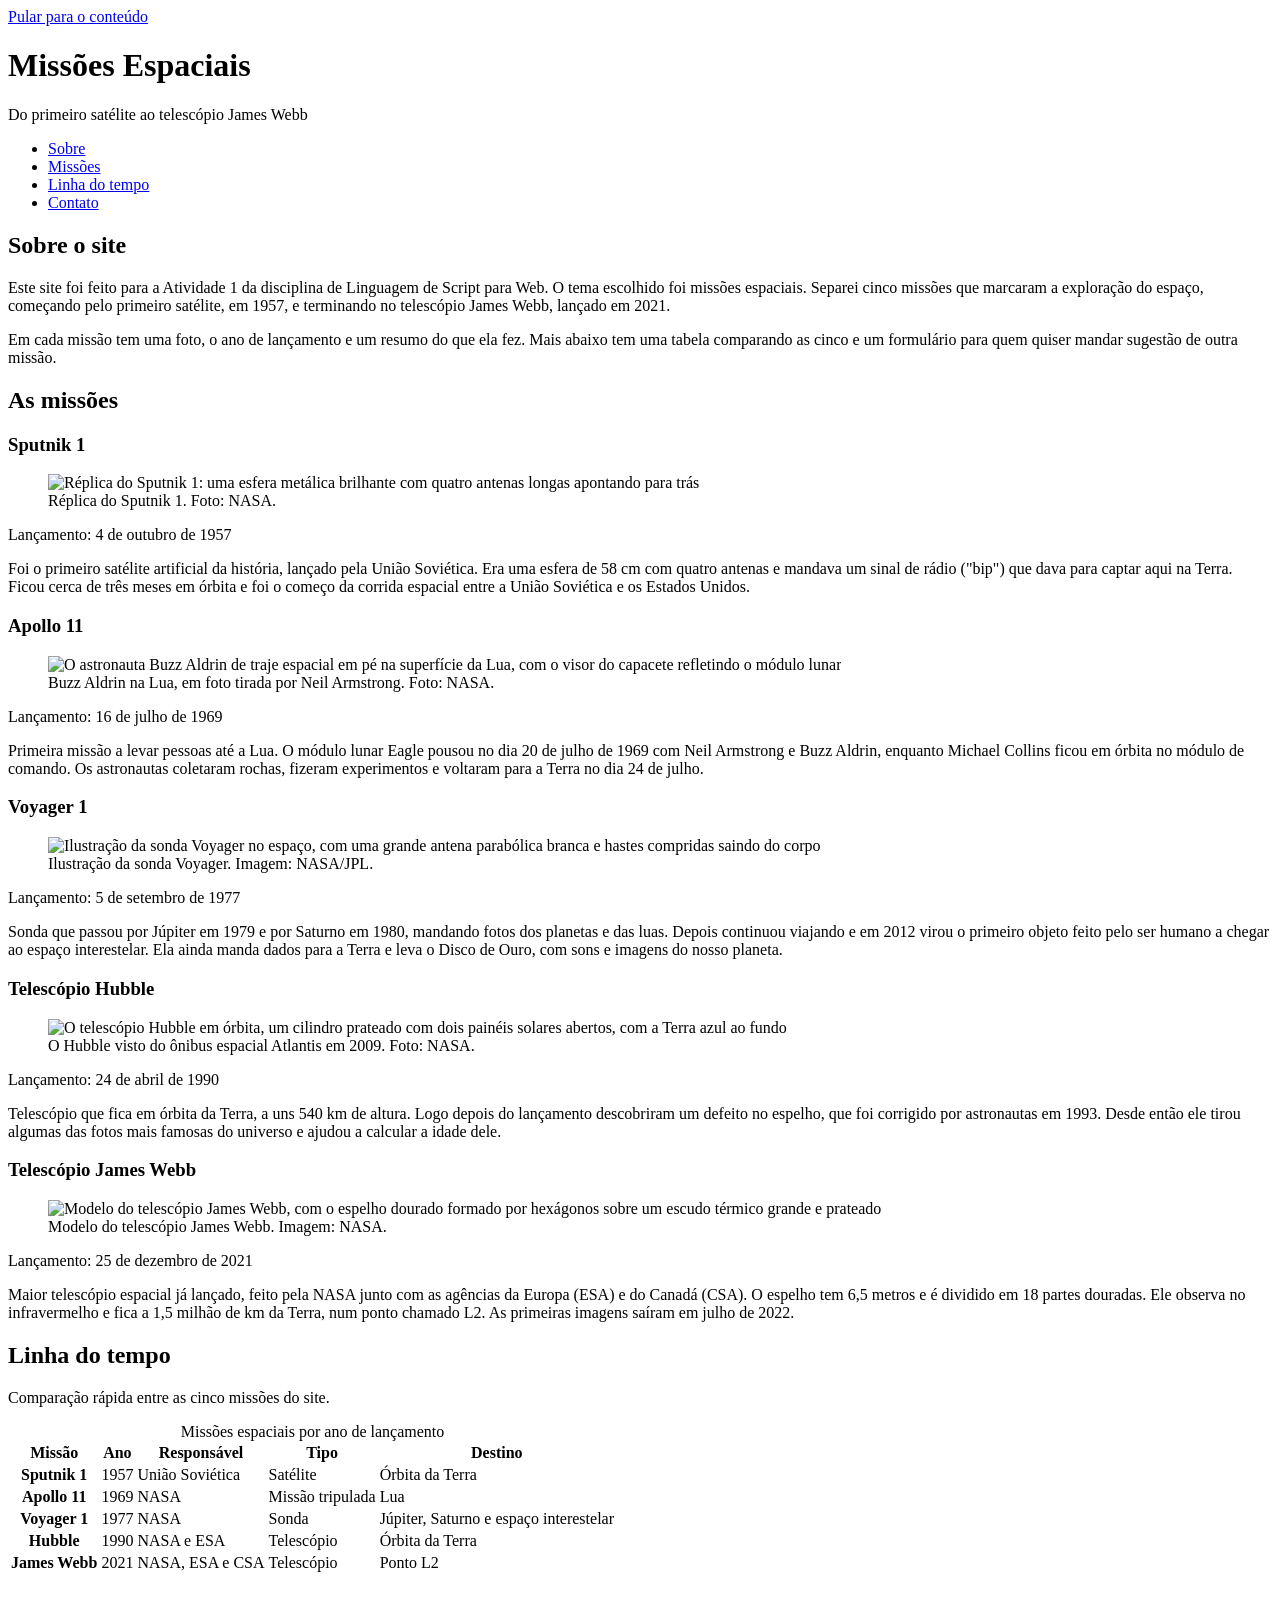
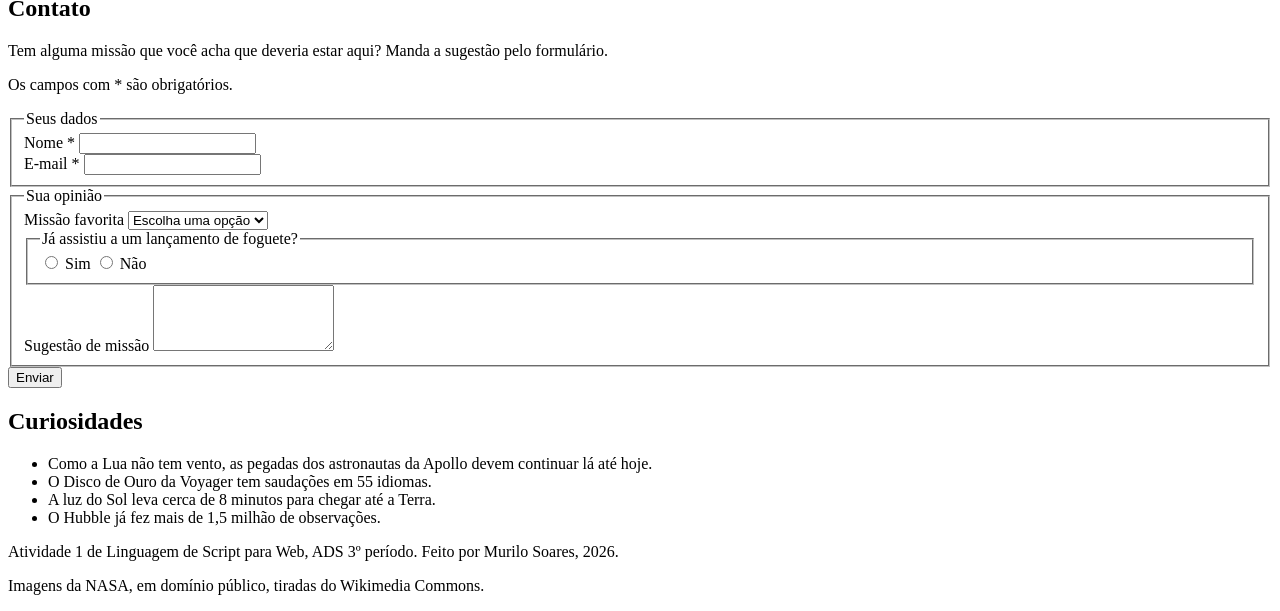
==== index.html @ 4c418b56 "Estrutura do HTML da página" ====
<!DOCTYPE html>
<html lang="pt-BR">
<head>
  <meta charset="UTF-8">
  <meta name="viewport" content="width=device-width, initial-scale=1.0">
  <meta name="description" content="Resumo de cinco missões espaciais importantes, do Sputnik 1 ao telescópio James Webb.">
  <title>Missões Espaciais</title>
  <link rel="stylesheet" href="style.css">
</head>
<body>
  <a class="pular" href="#conteudo">Pular para o conteúdo</a>

  <header class="topo">
    <h1>Missões Espaciais</h1>
    <p class="subtitulo">Do primeiro satélite ao telescópio James Webb</p>
    <nav aria-label="Menu principal">
      <ul>
        <li><a href="#sobre">Sobre</a></li>
        <li><a href="#missoes">Missões</a></li>
        <li><a href="#linha-do-tempo">Linha do tempo</a></li>
        <li><a href="#contato">Contato</a></li>
      </ul>
    </nav>
  </header>

  <main id="conteudo">
    <!-- ===== Sobre ===== -->
    <section id="sobre" aria-labelledby="titulo-sobre">
      <h2 id="titulo-sobre">Sobre o site</h2>
      <p>
        Este site foi feito para a Atividade 1 da disciplina de Linguagem de Script para Web.
        O tema escolhido foi missões espaciais. Separei cinco missões que marcaram a exploração
        do espaço, começando pelo primeiro satélite, em 1957, e terminando no telescópio James Webb,
        lançado em 2021.
      </p>
      <p>
        Em cada missão tem uma foto, o ano de lançamento e um resumo do que ela fez. Mais abaixo
        tem uma tabela comparando as cinco e um formulário para quem quiser mandar sugestão de
        outra missão.
      </p>
    </section>

    <!-- ===== Missões ===== -->
    <section id="missoes" aria-labelledby="titulo-missoes">
      <h2 id="titulo-missoes">As missões</h2>

      <div class="lista-missoes">
        <article class="missao">
          <h3>Sputnik 1</h3>
          <figure>
            <img src="img/sputnik.jpg" alt="Réplica do Sputnik 1: uma esfera metálica brilhante com quatro antenas longas apontando para trás" width="960" height="786" loading="lazy">
            <figcaption>Réplica do Sputnik 1. Foto: NASA.</figcaption>
          </figure>
          <p class="data">Lançamento: 4 de outubro de 1957</p>
          <p>
            Foi o primeiro satélite artificial da história, lançado pela União Soviética.
            Era uma esfera de 58 cm com quatro antenas e mandava um sinal de rádio ("bip")
            que dava para captar aqui na Terra. Ficou cerca de três meses em órbita e foi o
            começo da corrida espacial entre a União Soviética e os Estados Unidos.
          </p>
        </article>

        <article class="missao">
          <h3>Apollo 11</h3>
          <figure>
            <img src="img/apollo11.jpg" alt="O astronauta Buzz Aldrin de traje espacial em pé na superfície da Lua, com o visor do capacete refletindo o módulo lunar" width="960" height="966" loading="lazy">
            <figcaption>Buzz Aldrin na Lua, em foto tirada por Neil Armstrong. Foto: NASA.</figcaption>
          </figure>
          <p class="data">Lançamento: 16 de julho de 1969</p>
          <p>
            Primeira missão a levar pessoas até a Lua. O módulo lunar Eagle pousou no dia
            20 de julho de 1969 com Neil Armstrong e Buzz Aldrin, enquanto Michael Collins
            ficou em órbita no módulo de comando. Os astronautas coletaram rochas, fizeram
            experimentos e voltaram para a Terra no dia 24 de julho.
          </p>
        </article>

        <article class="missao">
          <h3>Voyager 1</h3>
          <figure>
            <img src="img/voyager.jpg" alt="Ilustração da sonda Voyager no espaço, com uma grande antena parabólica branca e hastes compridas saindo do corpo" width="960" height="794" loading="lazy">
            <figcaption>Ilustração da sonda Voyager. Imagem: NASA/JPL.</figcaption>
          </figure>
          <p class="data">Lançamento: 5 de setembro de 1977</p>
          <p>
            Sonda que passou por Júpiter em 1979 e por Saturno em 1980, mandando fotos dos
            planetas e das luas. Depois continuou viajando e em 2012 virou o primeiro objeto
            feito pelo ser humano a chegar ao espaço interestelar. Ela ainda manda dados
            para a Terra e leva o Disco de Ouro, com sons e imagens do nosso planeta.
          </p>
        </article>

        <article class="missao">
          <h3>Telescópio Hubble</h3>
          <figure>
            <img src="img/hubble.jpg" alt="O telescópio Hubble em órbita, um cilindro prateado com dois painéis solares abertos, com a Terra azul ao fundo" width="960" height="721" loading="lazy">
            <figcaption>O Hubble visto do ônibus espacial Atlantis em 2009. Foto: NASA.</figcaption>
          </figure>
          <p class="data">Lançamento: 24 de abril de 1990</p>
          <p>
            Telescópio que fica em órbita da Terra, a uns 540 km de altura. Logo depois do
            lançamento descobriram um defeito no espelho, que foi corrigido por astronautas
            em 1993. Desde então ele tirou algumas das fotos mais famosas do universo e
            ajudou a calcular a idade dele.
          </p>
        </article>

        <article class="missao">
          <h3>Telescópio James Webb</h3>
          <figure>
            <img src="img/jwst.png" alt="Modelo do telescópio James Webb, com o espelho dourado formado por hexágonos sobre um escudo térmico grande e prateado" width="775" height="664" loading="lazy">
            <figcaption>Modelo do telescópio James Webb. Imagem: NASA.</figcaption>
          </figure>
          <p class="data">Lançamento: 25 de dezembro de 2021</p>
          <p>
            Maior telescópio espacial já lançado, feito pela NASA junto com as agências da
            Europa (ESA) e do Canadá (CSA). O espelho tem 6,5 metros e é dividido em 18
            partes douradas. Ele observa no infravermelho e fica a 1,5 milhão de km da Terra,
            num ponto chamado L2. As primeiras imagens saíram em julho de 2022.
          </p>
        </article>
      </div>
    </section>

    <!-- ===== Linha do tempo ===== -->
    <section id="linha-do-tempo" aria-labelledby="titulo-linha">
      <h2 id="titulo-linha">Linha do tempo</h2>
      <p>Comparação rápida entre as cinco missões do site.</p>

      <div class="tabela-rolagem">
        <table>
          <caption>Missões espaciais por ano de lançamento</caption>
          <thead>
            <tr>
              <th scope="col">Missão</th>
              <th scope="col">Ano</th>
              <th scope="col">Responsável</th>
              <th scope="col">Tipo</th>
              <th scope="col">Destino</th>
            </tr>
          </thead>
          <tbody>
            <tr>
              <th scope="row">Sputnik 1</th>
              <td>1957</td>
              <td>União Soviética</td>
              <td>Satélite</td>
              <td>Órbita da Terra</td>
            </tr>
            <tr>
              <th scope="row">Apollo 11</th>
              <td>1969</td>
              <td>NASA</td>
              <td>Missão tripulada</td>
              <td>Lua</td>
            </tr>
            <tr>
              <th scope="row">Voyager 1</th>
              <td>1977</td>
              <td>NASA</td>
              <td>Sonda</td>
              <td>Júpiter, Saturno e espaço interestelar</td>
            </tr>
            <tr>
              <th scope="row">Hubble</th>
              <td>1990</td>
              <td>NASA e ESA</td>
              <td>Telescópio</td>
              <td>Órbita da Terra</td>
            </tr>
            <tr>
              <th scope="row">James Webb</th>
              <td>2021</td>
              <td>NASA, ESA e CSA</td>
              <td>Telescópio</td>
              <td>Ponto L2</td>
            </tr>
          </tbody>
        </table>
      </div>
    </section>

    <!-- ===== Contato ===== -->
    <section id="contato" aria-labelledby="titulo-contato">
      <h2 id="titulo-contato">Contato</h2>
      <p>Tem alguma missão que você acha que deveria estar aqui? Manda a sugestão pelo formulário.</p>
      <p class="aviso">Os campos com * são obrigatórios.</p>

      <form class="formulario">
        <fieldset>
          <legend>Seus dados</legend>

          <div class="campo">
            <label for="nome">Nome *</label>
            <input type="text" id="nome" name="nome" autocomplete="name" required>
          </div>

          <div class="campo">
            <label for="email">E-mail *</label>
            <input type="email" id="email" name="email" autocomplete="email" required>
          </div>
        </fieldset>

        <fieldset>
          <legend>Sua opinião</legend>

          <div class="campo">
            <label for="favorita">Missão favorita</label>
            <select id="favorita" name="favorita">
              <option value="">Escolha uma opção</option>
              <option value="sputnik">Sputnik 1</option>
              <option value="apollo11">Apollo 11</option>
              <option value="voyager">Voyager 1</option>
              <option value="hubble">Hubble</option>
              <option value="webb">James Webb</option>
            </select>
          </div>

          <fieldset class="grupo-radio">
            <legend>Já assistiu a um lançamento de foguete?</legend>
            <input type="radio" id="assistiu-sim" name="assistiu" value="sim">
            <label for="assistiu-sim">Sim</label>
            <input type="radio" id="assistiu-nao" name="assistiu" value="nao">
            <label for="assistiu-nao">Não</label>
          </fieldset>

          <div class="campo">
            <label for="sugestao">Sugestão de missão</label>
            <textarea id="sugestao" name="sugestao" rows="4"></textarea>
          </div>
        </fieldset>

        <button type="submit">Enviar</button>
      </form>
    </section>
  </main>

  <!-- ===== Curiosidades ===== -->
  <aside class="curiosidades" aria-labelledby="titulo-curiosidades">
    <h2 id="titulo-curiosidades">Curiosidades</h2>
    <ul>
      <li>Como a Lua não tem vento, as pegadas dos astronautas da Apollo devem continuar lá até hoje.</li>
      <li>O Disco de Ouro da Voyager tem saudações em 55 idiomas.</li>
      <li>A luz do Sol leva cerca de 8 minutos para chegar até a Terra.</li>
      <li>O Hubble já fez mais de 1,5 milhão de observações.</li>
    </ul>
  </aside>

  <footer class="rodape">
    <p>Atividade 1 de Linguagem de Script para Web, ADS 3º período. Feito por Murilo Soares, 2026.</p>
    <p>Imagens da NASA, em domínio público, tiradas do Wikimedia Commons.</p>
  </footer>
</body>
</html>
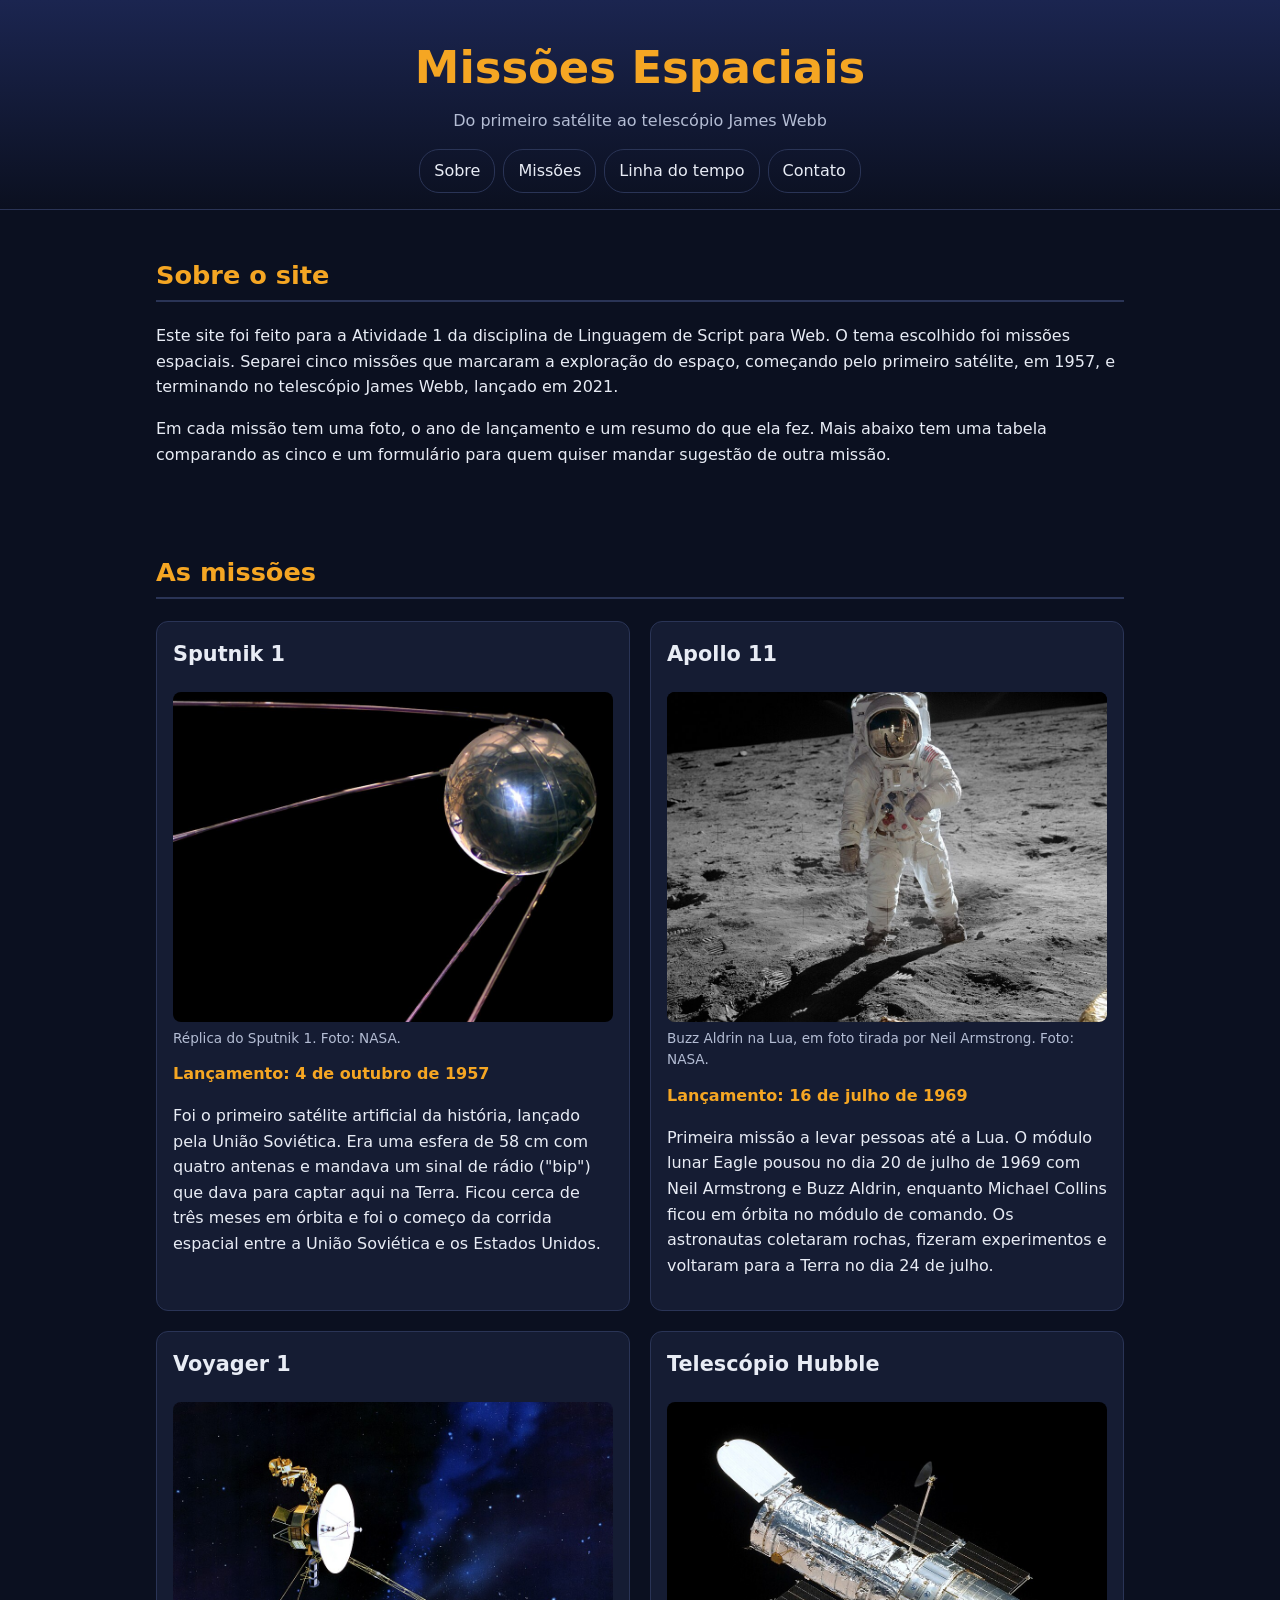
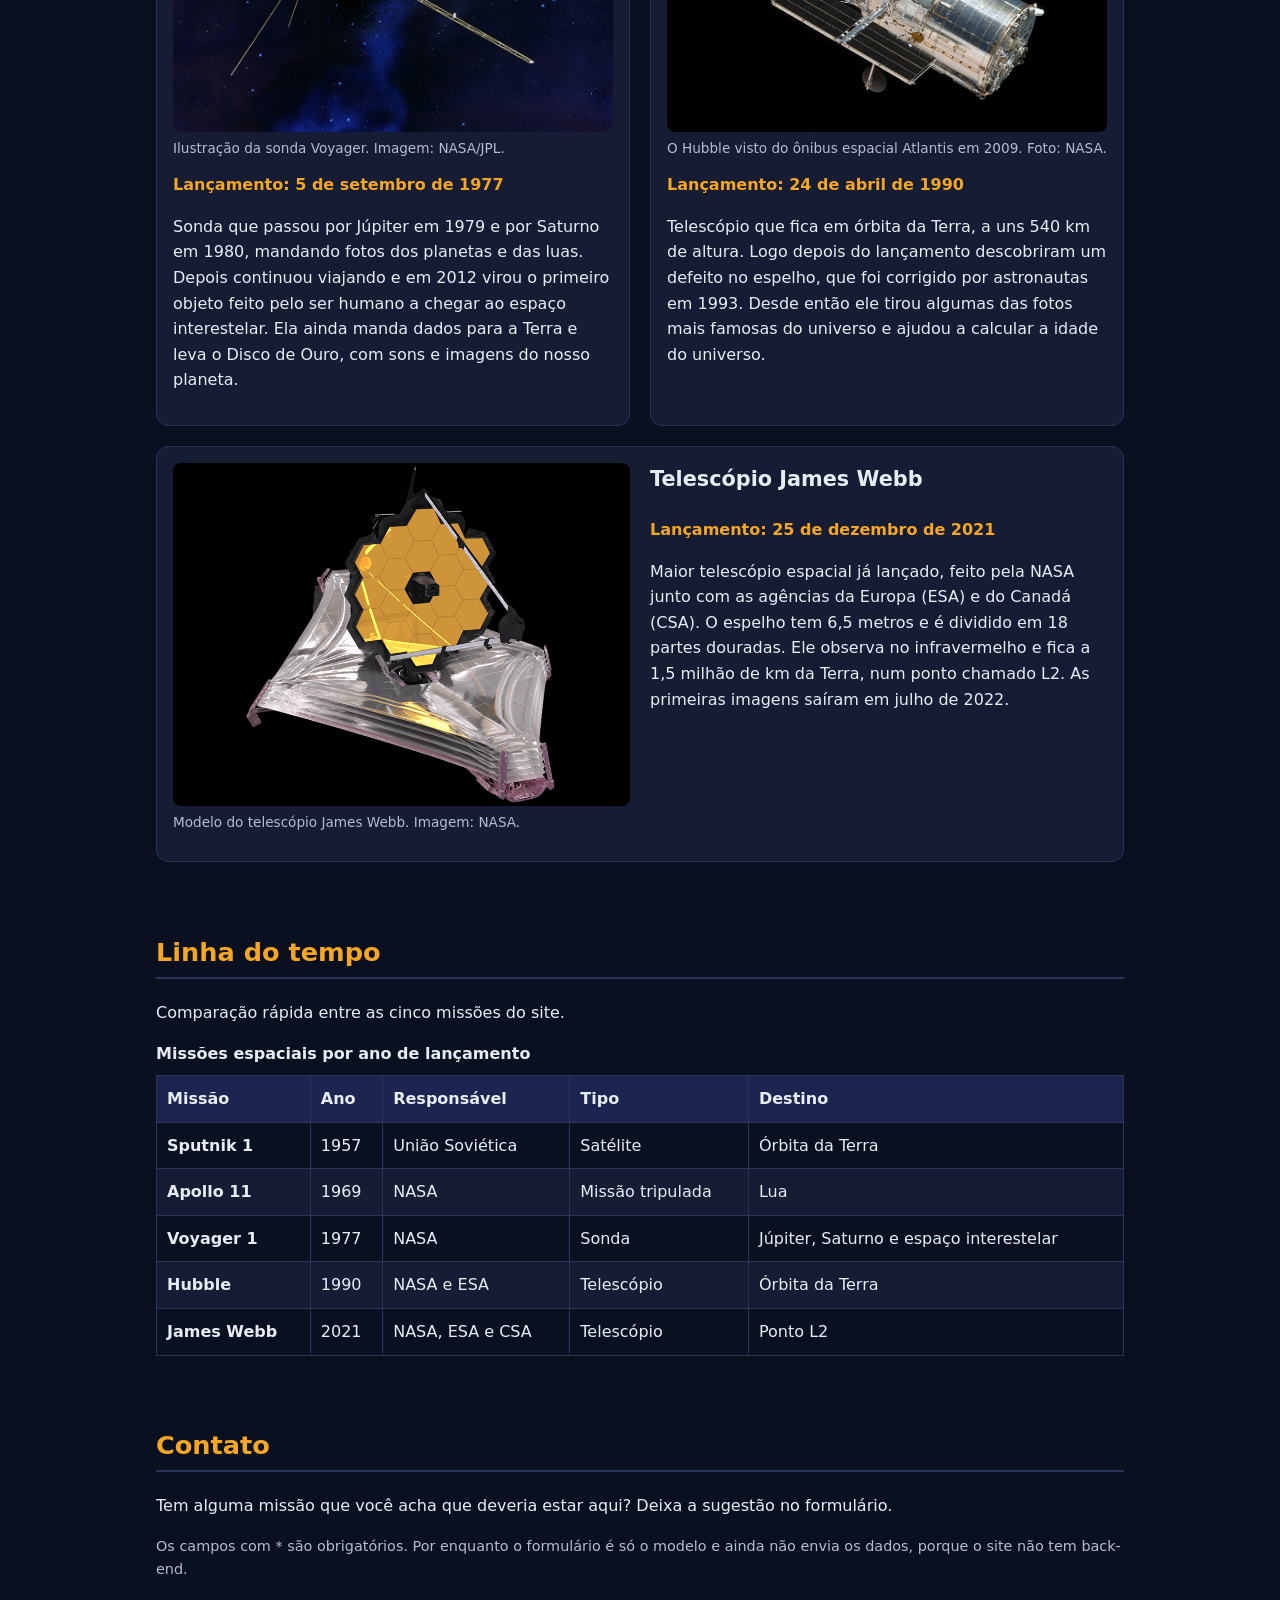
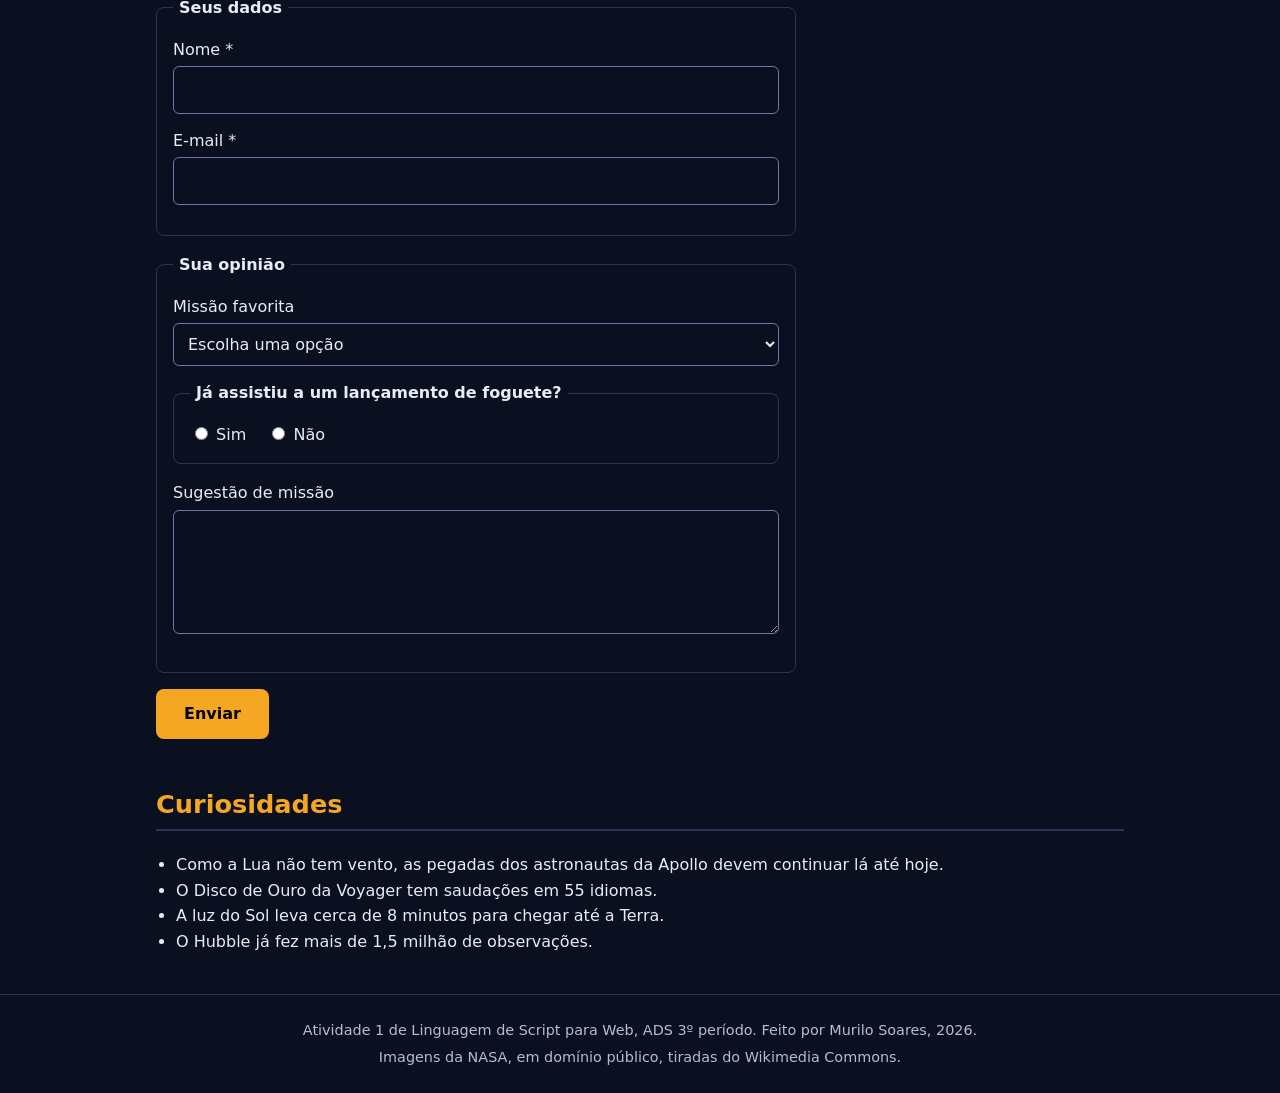
==== commit 29a3533c: "Arrumei o alt do Hubble, a foto da Apollo e a borda dos campos" ====
--- a/index.html
+++ b/index.html
@@ -93,7 +93,7 @@
         <article class="missao">
           <h3>Telescópio Hubble</h3>
           <figure>
-            <img src="img/hubble.jpg" alt="O telescópio Hubble em órbita, um cilindro prateado com dois painéis solares abertos, com a Terra azul ao fundo" width="960" height="721" loading="lazy">
+            <img src="img/hubble.jpg" alt="O telescópio Hubble em órbita, um cilindro prateado com dois painéis solares abertos, com o espaço preto ao fundo" width="960" height="721" loading="lazy">
             <figcaption>O Hubble visto do ônibus espacial Atlantis em 2009. Foto: NASA.</figcaption>
           </figure>
           <p class="data">Lançamento: 24 de abril de 1990</p>
@@ -101,7 +101,7 @@
             Telescópio que fica em órbita da Terra, a uns 540 km de altura. Logo depois do
             lançamento descobriram um defeito no espelho, que foi corrigido por astronautas
             em 1993. Desde então ele tirou algumas das fotos mais famosas do universo e
-            ajudou a calcular a idade dele.
+            ajudou a calcular a idade do universo.
           </p>
         </article>
 
@@ -183,8 +183,11 @@
     <!-- ===== Contato ===== -->
     <section id="contato" aria-labelledby="titulo-contato">
       <h2 id="titulo-contato">Contato</h2>
-      <p>Tem alguma missão que você acha que deveria estar aqui? Manda a sugestão pelo formulário.</p>
-      <p class="aviso">Os campos com * são obrigatórios.</p>
+      <p>Tem alguma missão que você acha que deveria estar aqui? Deixa a sugestão no formulário.</p>
+      <p class="aviso">
+        Os campos com * são obrigatórios. Por enquanto o formulário é só o modelo e ainda não envia
+        os dados, porque o site não tem back-end.
+      </p>
 
       <form class="formulario">
         <fieldset>
--- a/style.css
+++ b/style.css
@@ -0,0 +1,319 @@
+/* ===== Cores e base ===== */
+:root {
+  --fundo: #0b1020;
+  --fundo-card: #151c33;
+  --borda: #2a3456;
+  --texto: #e8ecf5;
+  --texto-fraco: #b4bdd4;
+  --destaque: #f5a623;
+  --link: #8cc8ff;
+}
+
+* {
+  box-sizing: border-box;
+}
+
+body {
+  margin: 0;
+  font-family: system-ui, "Segoe UI", Roboto, sans-serif;
+  font-size: 1rem;
+  line-height: 1.6;
+  background: var(--fundo);
+  color: var(--texto);
+}
+
+a {
+  color: var(--link);
+}
+
+a:focus-visible,
+input:focus-visible,
+select:focus-visible,
+textarea:focus-visible,
+button:focus-visible {
+  outline: 3px solid var(--destaque);
+  outline-offset: 2px;
+}
+
+img {
+  max-width: 100%;
+  height: auto;
+  display: block;
+}
+
+/* link escondido que aparece quando recebe foco pelo teclado */
+.pular {
+  position: absolute;
+  left: 8px;
+  top: -60px;
+  padding: 8px 12px;
+  background: var(--destaque);
+  color: #000;
+  font-weight: bold;
+  z-index: 10;
+}
+
+.pular:focus {
+  top: 8px;
+}
+
+/* ===== Cabeçalho ===== */
+.topo {
+  padding: 32px 16px 16px;
+  text-align: center;
+  background: linear-gradient(180deg, #1b2550, var(--fundo));
+  border-bottom: 1px solid var(--borda);
+}
+
+.topo h1 {
+  margin: 0;
+  font-size: 2rem;
+  color: var(--destaque);
+}
+
+.subtitulo {
+  margin: 4px 0 16px;
+  color: var(--texto-fraco);
+}
+
+.topo nav ul {
+  list-style: none;
+  margin: 0;
+  padding: 0;
+  display: flex;
+  flex-wrap: wrap;
+  justify-content: center;
+  gap: 8px;
+}
+
+.topo nav a {
+  display: block;
+  padding: 8px 14px;
+  border: 1px solid var(--borda);
+  border-radius: 20px;
+  text-decoration: none;
+  color: var(--texto);
+}
+
+.topo nav a:hover {
+  background: var(--fundo-card);
+  border-color: var(--destaque);
+}
+
+/* ===== Conteúdo ===== */
+main,
+.curiosidades {
+  max-width: 1000px;
+  margin: 0 auto;
+  padding: 0 16px;
+}
+
+section {
+  padding: 24px 0;
+}
+
+h2 {
+  font-size: 1.6rem;
+  color: var(--destaque);
+  border-bottom: 2px solid var(--borda);
+  padding-bottom: 4px;
+}
+
+/* ===== Missões ===== */
+.lista-missoes {
+  display: grid;
+  grid-template-columns: 1fr;
+  gap: 20px;
+}
+
+.missao {
+  background: var(--fundo-card);
+  border: 1px solid var(--borda);
+  border-radius: 12px;
+  padding: 16px;
+}
+
+.missao h3 {
+  margin-top: 0;
+  font-size: 1.3rem;
+}
+
+.missao figure {
+  margin: 0 0 12px;
+}
+
+.missao img {
+  width: 100%;
+  aspect-ratio: 4 / 3;
+  object-fit: cover;
+  border-radius: 8px;
+  background: #000;
+}
+
+/* a foto do Webb tem fundo transparente, então não corto ela */
+.missao img[src$="jwst.png"] {
+  object-fit: contain;
+}
+
+/* a foto da Apollo é quase quadrada, então corto embaixo pra não perder o capacete */
+.missao img[src$="apollo11.jpg"] {
+  object-position: top;
+}
+
+figcaption {
+  font-size: 0.85rem;
+  color: var(--texto-fraco);
+  margin-top: 6px;
+}
+
+.data {
+  font-weight: bold;
+  color: var(--destaque);
+  margin: 0;
+}
+
+/* ===== Tabela ===== */
+.tabela-rolagem {
+  overflow-x: auto;
+}
+
+table {
+  width: 100%;
+  min-width: 560px;
+  border-collapse: collapse;
+}
+
+caption {
+  text-align: left;
+  font-weight: bold;
+  padding-bottom: 8px;
+}
+
+th,
+td {
+  padding: 10px;
+  text-align: left;
+  border: 1px solid var(--borda);
+}
+
+thead th {
+  background: #1b2550;
+}
+
+tbody tr:nth-child(even) {
+  background: var(--fundo-card);
+}
+
+/* ===== Formulário ===== */
+.aviso {
+  color: var(--texto-fraco);
+  font-size: 0.9rem;
+}
+
+.formulario fieldset {
+  border: 1px solid var(--borda);
+  border-radius: 8px;
+  padding: 16px;
+  margin: 0 0 16px;
+}
+
+.formulario legend {
+  padding: 0 6px;
+  font-weight: bold;
+}
+
+.campo {
+  margin-bottom: 14px;
+}
+
+.campo label {
+  display: block;
+  margin-bottom: 4px;
+}
+
+input[type="text"],
+input[type="email"],
+select,
+textarea {
+  width: 100%;
+  padding: 10px;
+  font: inherit;
+  color: var(--texto);
+  background: var(--fundo);
+  border: 1px solid #6b7aa6;
+  border-radius: 6px;
+}
+
+.grupo-radio label {
+  margin-right: 16px;
+}
+
+button {
+  font: inherit;
+  font-weight: bold;
+  padding: 12px 28px;
+  border: none;
+  border-radius: 8px;
+  background: var(--destaque);
+  color: #000;
+  cursor: pointer;
+}
+
+button:hover {
+  filter: brightness(1.1);
+}
+
+/* ===== Curiosidades e rodapé ===== */
+.curiosidades {
+  padding-bottom: 24px;
+}
+
+.curiosidades ul {
+  padding-left: 20px;
+}
+
+.rodape {
+  text-align: center;
+  padding: 20px 16px;
+  border-top: 1px solid var(--borda);
+  color: var(--texto-fraco);
+  font-size: 0.9rem;
+}
+
+.rodape p {
+  margin: 4px 0;
+}
+
+/* ===== Telas maiores (tablet e computador) ===== */
+@media (min-width: 768px) {
+  .topo h1 {
+    font-size: 2.8rem;
+  }
+
+  .lista-missoes {
+    grid-template-columns: repeat(2, 1fr);
+  }
+
+  /* o último card ocupa a linha toda pra não ficar sobrando um buraco,
+     com a foto do lado esquerdo e o texto do lado direito */
+  .missao:last-child {
+    grid-column: 1 / -1;
+    display: grid;
+    grid-template-columns: 1fr 1fr;
+    grid-template-rows: auto auto 1fr;
+    column-gap: 20px;
+  }
+
+  .missao:last-child figure {
+    grid-column: 1;
+    grid-row: 1 / 4;
+  }
+
+  .missao:last-child > :not(figure) {
+    grid-column: 2;
+  }
+
+  .formulario {
+    max-width: 640px;
+  }
+}
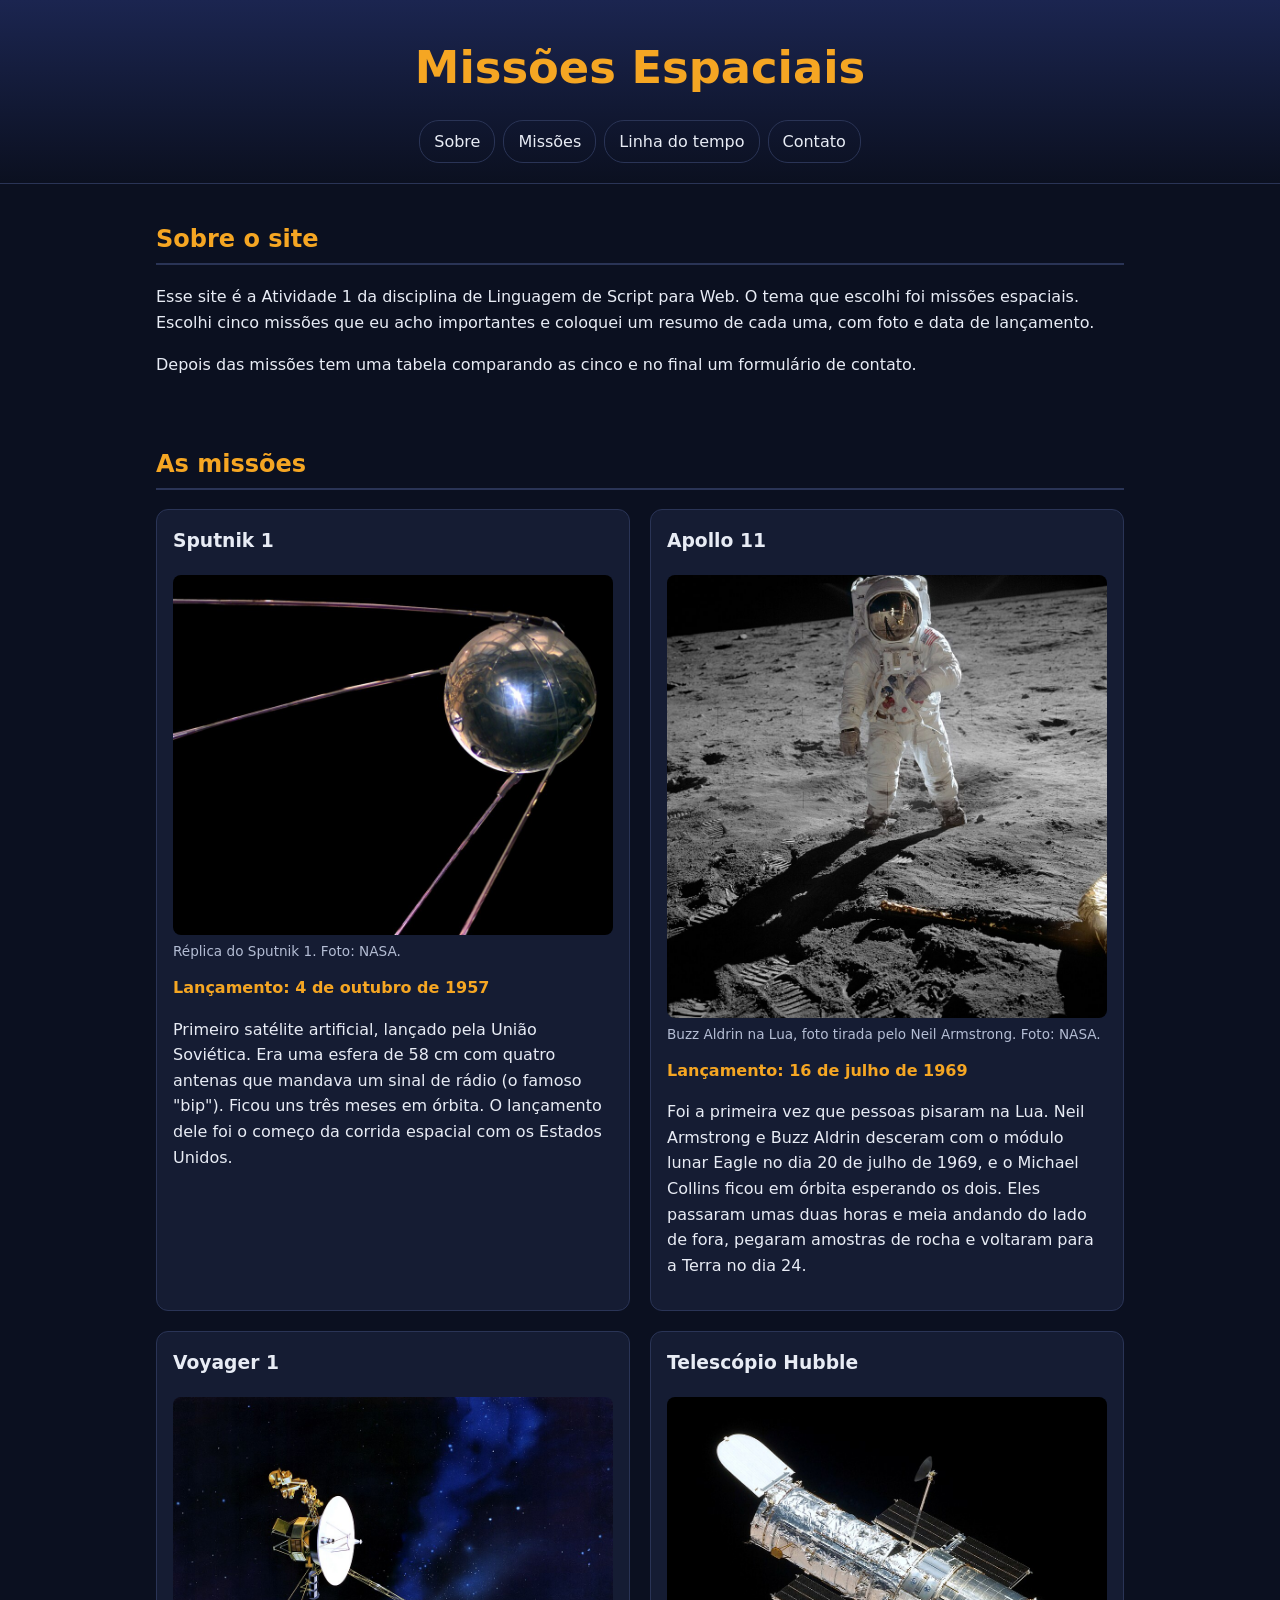
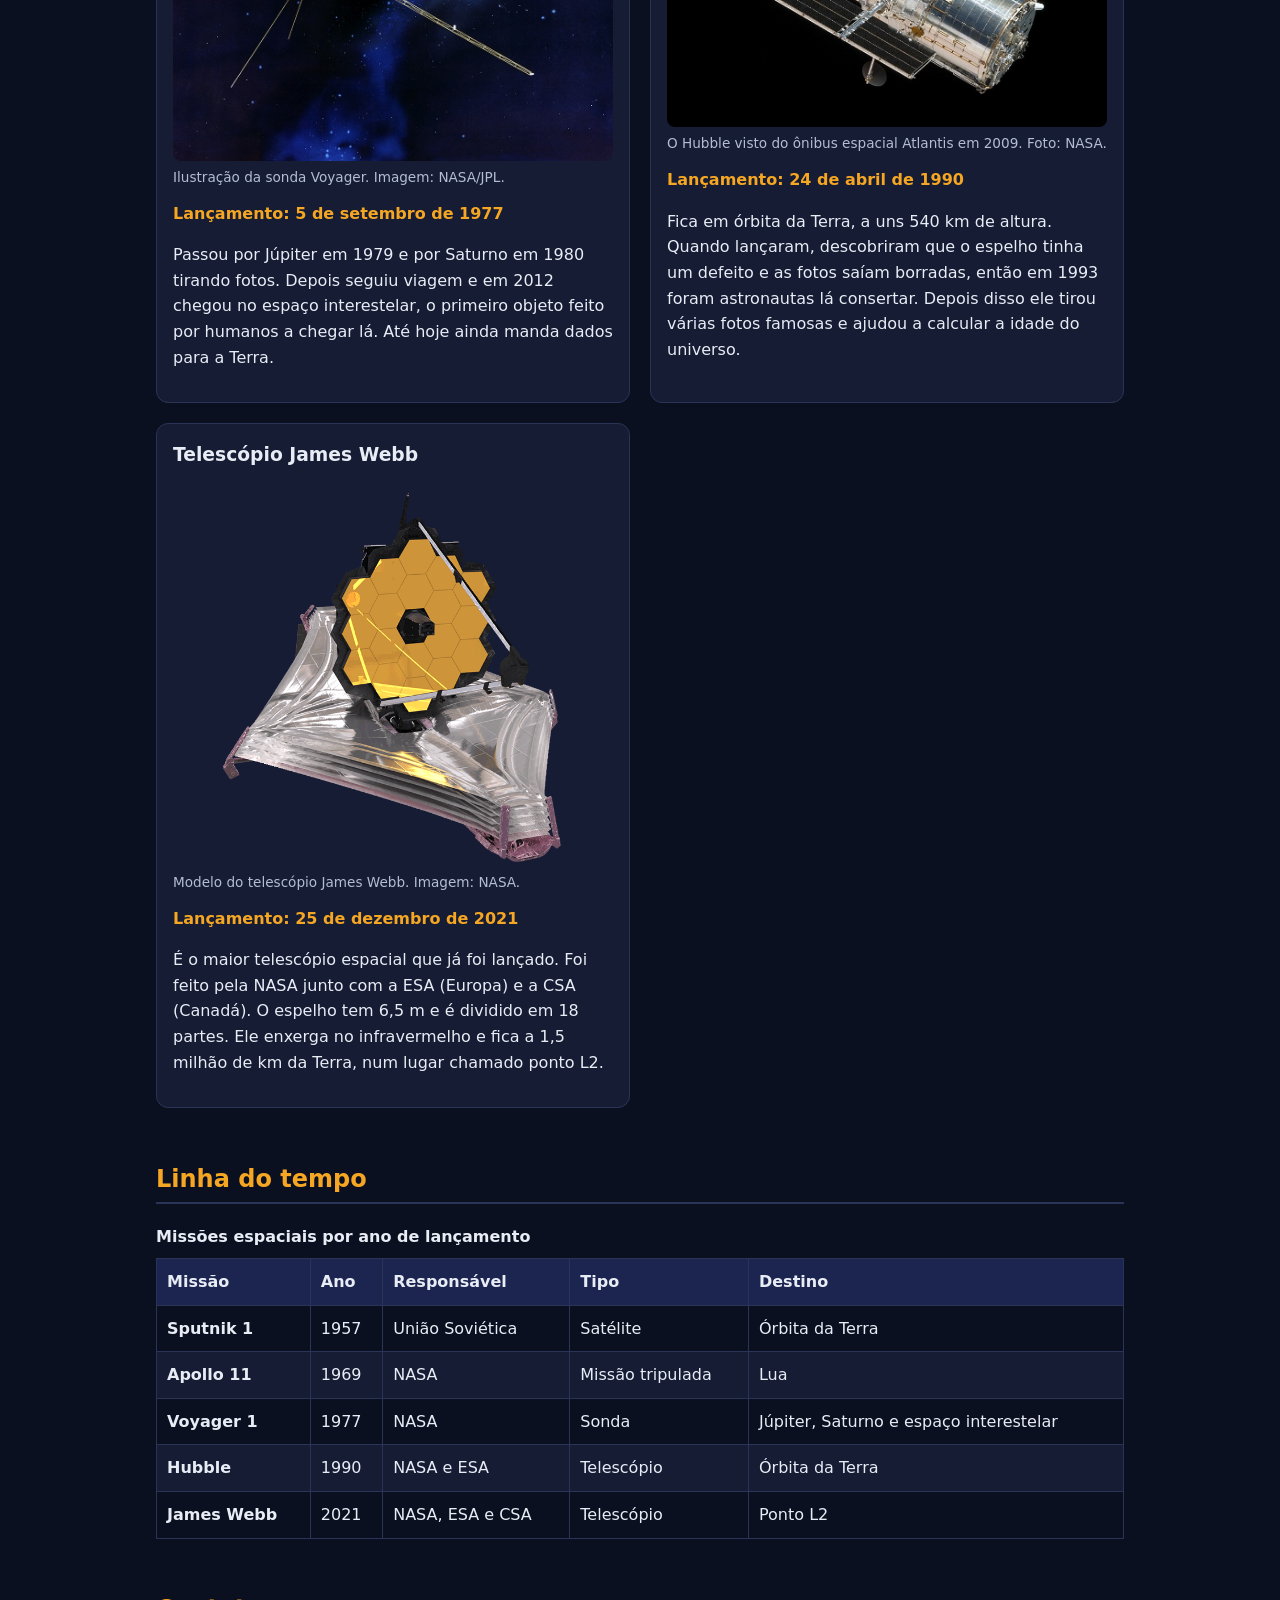
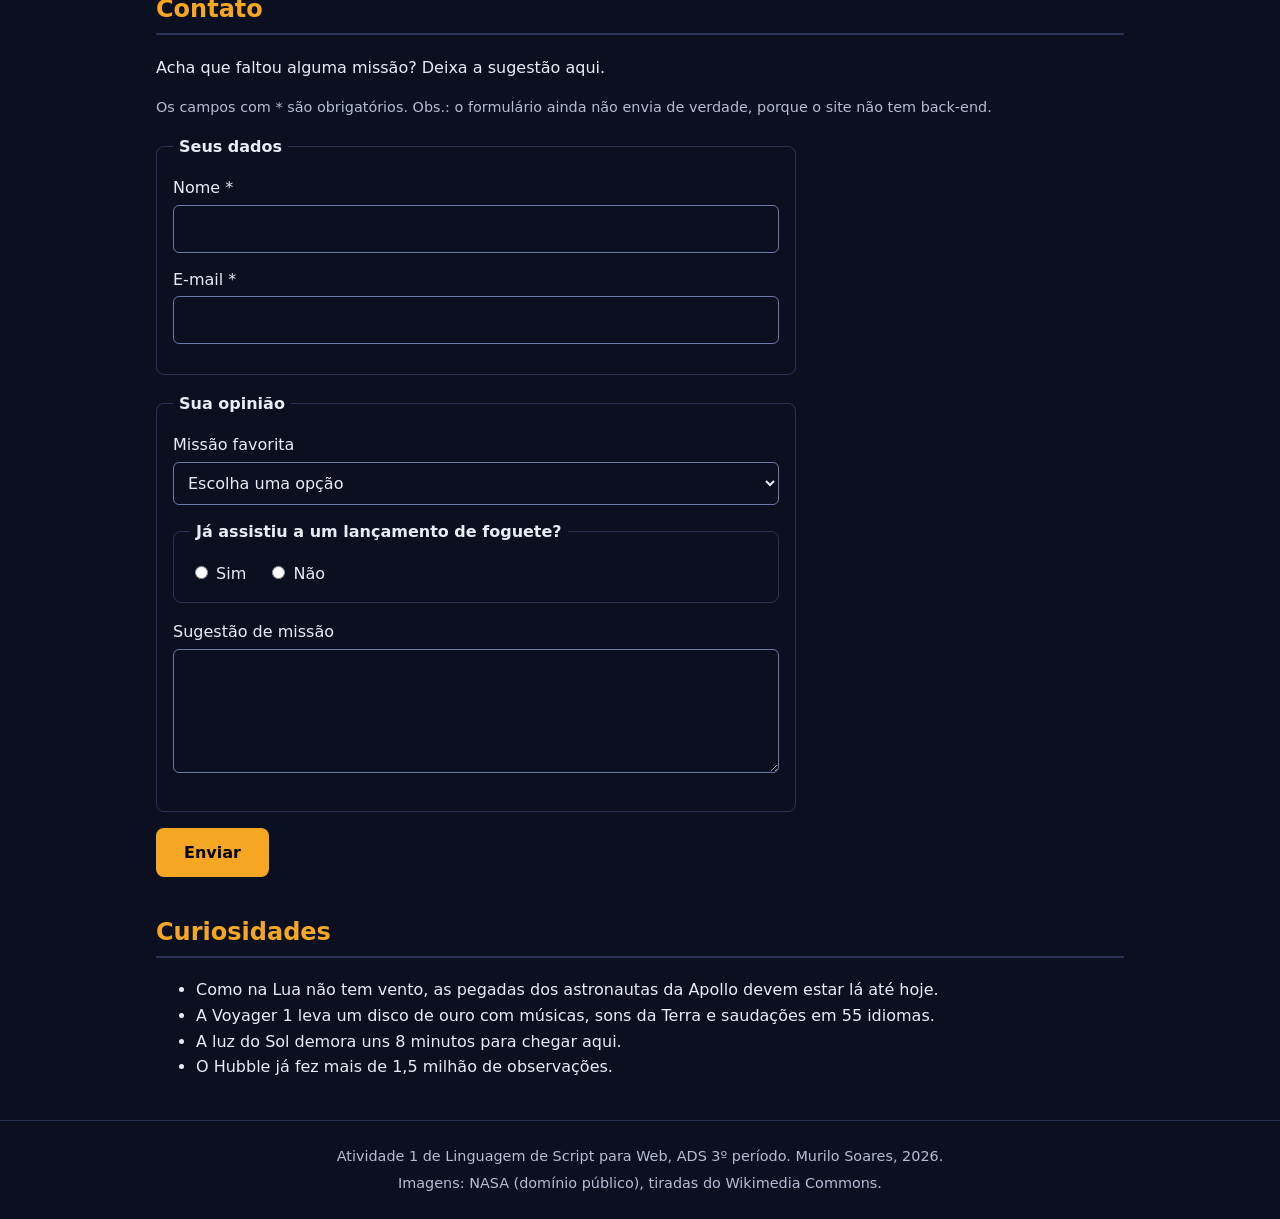
==== commit 292a36ac: "Revisei os textos e deixei o CSS mais simples" ====
--- a/index.html
+++ b/index.html
@@ -3,16 +3,12 @@
 <head>
   <meta charset="UTF-8">
   <meta name="viewport" content="width=device-width, initial-scale=1.0">
-  <meta name="description" content="Resumo de cinco missões espaciais importantes, do Sputnik 1 ao telescópio James Webb.">
   <title>Missões Espaciais</title>
   <link rel="stylesheet" href="style.css">
 </head>
 <body>
-  <a class="pular" href="#conteudo">Pular para o conteúdo</a>
-
   <header class="topo">
     <h1>Missões Espaciais</h1>
-    <p class="subtitulo">Do primeiro satélite ao telescópio James Webb</p>
     <nav aria-label="Menu principal">
       <ul>
         <li><a href="#sobre">Sobre</a></li>
@@ -23,21 +19,16 @@
     </nav>
   </header>
 
-  <main id="conteudo">
+  <main>
     <!-- ===== Sobre ===== -->
     <section id="sobre" aria-labelledby="titulo-sobre">
       <h2 id="titulo-sobre">Sobre o site</h2>
       <p>
-        Este site foi feito para a Atividade 1 da disciplina de Linguagem de Script para Web.
-        O tema escolhido foi missões espaciais. Separei cinco missões que marcaram a exploração
-        do espaço, começando pelo primeiro satélite, em 1957, e terminando no telescópio James Webb,
-        lançado em 2021.
+        Esse site é a Atividade 1 da disciplina de Linguagem de Script para Web. O tema que
+        escolhi foi missões espaciais. Escolhi cinco missões que eu acho importantes e coloquei
+        um resumo de cada uma, com foto e data de lançamento.
       </p>
-      <p>
-        Em cada missão tem uma foto, o ano de lançamento e um resumo do que ela fez. Mais abaixo
-        tem uma tabela comparando as cinco e um formulário para quem quiser mandar sugestão de
-        outra missão.
-      </p>
+      <p>Depois das missões tem uma tabela comparando as cinco e no final um formulário de contato.</p>
     </section>
 
     <!-- ===== Missões ===== -->
@@ -48,75 +39,72 @@
         <article class="missao">
           <h3>Sputnik 1</h3>
           <figure>
-            <img src="img/sputnik.jpg" alt="Réplica do Sputnik 1: uma esfera metálica brilhante com quatro antenas longas apontando para trás" width="960" height="786" loading="lazy">
+            <img src="img/sputnik.jpg" alt="Réplica do Sputnik 1, uma esfera de metal com quatro antenas compridas" width="960" height="786">
             <figcaption>Réplica do Sputnik 1. Foto: NASA.</figcaption>
           </figure>
           <p class="data">Lançamento: 4 de outubro de 1957</p>
           <p>
-            Foi o primeiro satélite artificial da história, lançado pela União Soviética.
-            Era uma esfera de 58 cm com quatro antenas e mandava um sinal de rádio ("bip")
-            que dava para captar aqui na Terra. Ficou cerca de três meses em órbita e foi o
-            começo da corrida espacial entre a União Soviética e os Estados Unidos.
+            Primeiro satélite artificial, lançado pela União Soviética. Era uma esfera de 58 cm
+            com quatro antenas que mandava um sinal de rádio (o famoso "bip"). Ficou uns três
+            meses em órbita. O lançamento dele foi o começo da corrida espacial com os Estados Unidos.
           </p>
         </article>
 
         <article class="missao">
           <h3>Apollo 11</h3>
           <figure>
-            <img src="img/apollo11.jpg" alt="O astronauta Buzz Aldrin de traje espacial em pé na superfície da Lua, com o visor do capacete refletindo o módulo lunar" width="960" height="966" loading="lazy">
-            <figcaption>Buzz Aldrin na Lua, em foto tirada por Neil Armstrong. Foto: NASA.</figcaption>
+            <img src="img/apollo11.jpg" alt="O astronauta Buzz Aldrin de traje espacial em pé na superfície da Lua" width="960" height="966">
+            <figcaption>Buzz Aldrin na Lua, foto tirada pelo Neil Armstrong. Foto: NASA.</figcaption>
           </figure>
           <p class="data">Lançamento: 16 de julho de 1969</p>
           <p>
-            Primeira missão a levar pessoas até a Lua. O módulo lunar Eagle pousou no dia
-            20 de julho de 1969 com Neil Armstrong e Buzz Aldrin, enquanto Michael Collins
-            ficou em órbita no módulo de comando. Os astronautas coletaram rochas, fizeram
-            experimentos e voltaram para a Terra no dia 24 de julho.
+            Foi a primeira vez que pessoas pisaram na Lua. Neil Armstrong e Buzz Aldrin desceram
+            com o módulo lunar Eagle no dia 20 de julho de 1969, e o Michael Collins ficou em órbita
+            esperando os dois. Eles passaram umas duas horas e meia andando do lado de fora, pegaram
+            amostras de rocha e voltaram para a Terra no dia 24.
           </p>
         </article>
 
         <article class="missao">
           <h3>Voyager 1</h3>
           <figure>
-            <img src="img/voyager.jpg" alt="Ilustração da sonda Voyager no espaço, com uma grande antena parabólica branca e hastes compridas saindo do corpo" width="960" height="794" loading="lazy">
+            <img src="img/voyager.jpg" alt="Desenho da sonda Voyager no espaço, com uma antena parabólica grande e branca" width="960" height="794">
             <figcaption>Ilustração da sonda Voyager. Imagem: NASA/JPL.</figcaption>
           </figure>
           <p class="data">Lançamento: 5 de setembro de 1977</p>
           <p>
-            Sonda que passou por Júpiter em 1979 e por Saturno em 1980, mandando fotos dos
-            planetas e das luas. Depois continuou viajando e em 2012 virou o primeiro objeto
-            feito pelo ser humano a chegar ao espaço interestelar. Ela ainda manda dados
-            para a Terra e leva o Disco de Ouro, com sons e imagens do nosso planeta.
+            Passou por Júpiter em 1979 e por Saturno em 1980 tirando fotos. Depois seguiu viagem
+            e em 2012 chegou no espaço interestelar, o primeiro objeto feito por humanos a chegar
+            lá. Até hoje ainda manda dados para a Terra.
           </p>
         </article>
 
         <article class="missao">
           <h3>Telescópio Hubble</h3>
           <figure>
-            <img src="img/hubble.jpg" alt="O telescópio Hubble em órbita, um cilindro prateado com dois painéis solares abertos, com o espaço preto ao fundo" width="960" height="721" loading="lazy">
+            <img src="img/hubble.jpg" alt="O telescópio Hubble em órbita, prateado e com dois painéis solares abertos" width="960" height="721">
             <figcaption>O Hubble visto do ônibus espacial Atlantis em 2009. Foto: NASA.</figcaption>
           </figure>
           <p class="data">Lançamento: 24 de abril de 1990</p>
           <p>
-            Telescópio que fica em órbita da Terra, a uns 540 km de altura. Logo depois do
-            lançamento descobriram um defeito no espelho, que foi corrigido por astronautas
-            em 1993. Desde então ele tirou algumas das fotos mais famosas do universo e
-            ajudou a calcular a idade do universo.
+            Fica em órbita da Terra, a uns 540 km de altura. Quando lançaram, descobriram que o
+            espelho tinha um defeito e as fotos saíam borradas, então em 1993 foram astronautas
+            lá consertar. Depois disso ele tirou várias fotos famosas e ajudou a calcular a idade
+            do universo.
           </p>
         </article>
 
         <article class="missao">
           <h3>Telescópio James Webb</h3>
           <figure>
-            <img src="img/jwst.png" alt="Modelo do telescópio James Webb, com o espelho dourado formado por hexágonos sobre um escudo térmico grande e prateado" width="775" height="664" loading="lazy">
+            <img src="img/jwst.png" alt="Modelo do telescópio James Webb, com o espelho dourado feito de hexágonos em cima de um escudo prateado" width="775" height="664">
             <figcaption>Modelo do telescópio James Webb. Imagem: NASA.</figcaption>
           </figure>
           <p class="data">Lançamento: 25 de dezembro de 2021</p>
           <p>
-            Maior telescópio espacial já lançado, feito pela NASA junto com as agências da
-            Europa (ESA) e do Canadá (CSA). O espelho tem 6,5 metros e é dividido em 18
-            partes douradas. Ele observa no infravermelho e fica a 1,5 milhão de km da Terra,
-            num ponto chamado L2. As primeiras imagens saíram em julho de 2022.
+            É o maior telescópio espacial que já foi lançado. Foi feito pela NASA junto com a ESA
+            (Europa) e a CSA (Canadá). O espelho tem 6,5 m e é dividido em 18 partes. Ele enxerga
+            no infravermelho e fica a 1,5 milhão de km da Terra, num lugar chamado ponto L2.
           </p>
         </article>
       </div>
@@ -125,7 +113,6 @@
     <!-- ===== Linha do tempo ===== -->
     <section id="linha-do-tempo" aria-labelledby="titulo-linha">
       <h2 id="titulo-linha">Linha do tempo</h2>
-      <p>Comparação rápida entre as cinco missões do site.</p>
 
       <div class="tabela-rolagem">
         <table>
@@ -183,10 +170,10 @@
     <!-- ===== Contato ===== -->
     <section id="contato" aria-labelledby="titulo-contato">
       <h2 id="titulo-contato">Contato</h2>
-      <p>Tem alguma missão que você acha que deveria estar aqui? Deixa a sugestão no formulário.</p>
+      <p>Acha que faltou alguma missão? Deixa a sugestão aqui.</p>
       <p class="aviso">
-        Os campos com * são obrigatórios. Por enquanto o formulário é só o modelo e ainda não envia
-        os dados, porque o site não tem back-end.
+        Os campos com * são obrigatórios. Obs.: o formulário ainda não envia de verdade, porque o
+        site não tem back-end.
       </p>
 
       <form class="formulario">
@@ -195,12 +182,12 @@
 
           <div class="campo">
             <label for="nome">Nome *</label>
-            <input type="text" id="nome" name="nome" autocomplete="name" required>
+            <input type="text" id="nome" name="nome" required>
           </div>
 
           <div class="campo">
             <label for="email">E-mail *</label>
-            <input type="email" id="email" name="email" autocomplete="email" required>
+            <input type="email" id="email" name="email" required>
           </div>
         </fieldset>
 
@@ -242,16 +229,16 @@
   <aside class="curiosidades" aria-labelledby="titulo-curiosidades">
     <h2 id="titulo-curiosidades">Curiosidades</h2>
     <ul>
-      <li>Como a Lua não tem vento, as pegadas dos astronautas da Apollo devem continuar lá até hoje.</li>
-      <li>O Disco de Ouro da Voyager tem saudações em 55 idiomas.</li>
-      <li>A luz do Sol leva cerca de 8 minutos para chegar até a Terra.</li>
+      <li>Como na Lua não tem vento, as pegadas dos astronautas da Apollo devem estar lá até hoje.</li>
+      <li>A Voyager 1 leva um disco de ouro com músicas, sons da Terra e saudações em 55 idiomas.</li>
+      <li>A luz do Sol demora uns 8 minutos para chegar aqui.</li>
       <li>O Hubble já fez mais de 1,5 milhão de observações.</li>
     </ul>
   </aside>
 
   <footer class="rodape">
-    <p>Atividade 1 de Linguagem de Script para Web, ADS 3º período. Feito por Murilo Soares, 2026.</p>
-    <p>Imagens da NASA, em domínio público, tiradas do Wikimedia Commons.</p>
+    <p>Atividade 1 de Linguagem de Script para Web, ADS 3º período. Murilo Soares, 2026.</p>
+    <p>Imagens: NASA (domínio público), tiradas do Wikimedia Commons.</p>
   </footer>
 </body>
 </html>
--- a/style.css
+++ b/style.css
@@ -16,7 +16,6 @@
 body {
   margin: 0;
   font-family: system-ui, "Segoe UI", Roboto, sans-serif;
-  font-size: 1rem;
   line-height: 1.6;
   background: var(--fundo);
   color: var(--texto);
@@ -26,11 +25,12 @@
   color: var(--link);
 }
 
-a:focus-visible,
-input:focus-visible,
-select:focus-visible,
-textarea:focus-visible,
-button:focus-visible {
+/* contorno pra mostrar onde está o foco quando navega pelo teclado */
+a:focus,
+input:focus,
+select:focus,
+textarea:focus,
+button:focus {
   outline: 3px solid var(--destaque);
   outline-offset: 2px;
 }
@@ -41,39 +41,18 @@
   display: block;
 }
 
-/* link escondido que aparece quando recebe foco pelo teclado */
-.pular {
-  position: absolute;
-  left: 8px;
-  top: -60px;
-  padding: 8px 12px;
-  background: var(--destaque);
-  color: #000;
-  font-weight: bold;
-  z-index: 10;
-}
-
-.pular:focus {
-  top: 8px;
-}
-
 /* ===== Cabeçalho ===== */
 .topo {
-  padding: 32px 16px 16px;
+  padding: 32px 16px 20px;
   text-align: center;
-  background: linear-gradient(180deg, #1b2550, var(--fundo));
+  background: linear-gradient(#1b2550, var(--fundo));
   border-bottom: 1px solid var(--borda);
 }
 
 .topo h1 {
-  margin: 0;
+  margin: 0 0 16px;
   font-size: 2rem;
   color: var(--destaque);
-}
-
-.subtitulo {
-  margin: 4px 0 16px;
-  color: var(--texto-fraco);
 }
 
 .topo nav ul {
@@ -109,11 +88,10 @@
 }
 
 section {
-  padding: 24px 0;
+  padding: 16px 0;
 }
 
 h2 {
-  font-size: 1.6rem;
   color: var(--destaque);
   border-bottom: 2px solid var(--borda);
   padding-bottom: 4px;
@@ -122,7 +100,6 @@
 /* ===== Missões ===== */
 .lista-missoes {
   display: grid;
-  grid-template-columns: 1fr;
   gap: 20px;
 }
 
@@ -135,7 +112,6 @@
 
 .missao h3 {
   margin-top: 0;
-  font-size: 1.3rem;
 }
 
 .missao figure {
@@ -143,21 +119,7 @@
 }
 
 .missao img {
-  width: 100%;
-  aspect-ratio: 4 / 3;
-  object-fit: cover;
   border-radius: 8px;
-  background: #000;
-}
-
-/* a foto do Webb tem fundo transparente, então não corto ela */
-.missao img[src$="jwst.png"] {
-  object-fit: contain;
-}
-
-/* a foto da Apollo é quase quadrada, então corto embaixo pra não perder o capacete */
-.missao img[src$="apollo11.jpg"] {
-  object-position: top;
 }
 
 figcaption {
@@ -173,6 +135,7 @@
 }
 
 /* ===== Tabela ===== */
+/* no celular a tabela não cabe, então ela rola pro lado dentro dessa div */
 .tabela-rolagem {
   overflow-x: auto;
 }
@@ -268,10 +231,6 @@
   padding-bottom: 24px;
 }
 
-.curiosidades ul {
-  padding-left: 20px;
-}
-
 .rodape {
   text-align: center;
   padding: 20px 16px;
@@ -284,33 +243,15 @@
   margin: 4px 0;
 }
 
-/* ===== Telas maiores (tablet e computador) ===== */
+/* ===== Tablet e computador ===== */
 @media (min-width: 768px) {
   .topo h1 {
     font-size: 2.8rem;
   }
 
+  /* duas missões por linha */
   .lista-missoes {
-    grid-template-columns: repeat(2, 1fr);
-  }
-
-  /* o último card ocupa a linha toda pra não ficar sobrando um buraco,
-     com a foto do lado esquerdo e o texto do lado direito */
-  .missao:last-child {
-    grid-column: 1 / -1;
-    display: grid;
     grid-template-columns: 1fr 1fr;
-    grid-template-rows: auto auto 1fr;
-    column-gap: 20px;
-  }
-
-  .missao:last-child figure {
-    grid-column: 1;
-    grid-row: 1 / 4;
-  }
-
-  .missao:last-child > :not(figure) {
-    grid-column: 2;
   }
 
   .formulario {
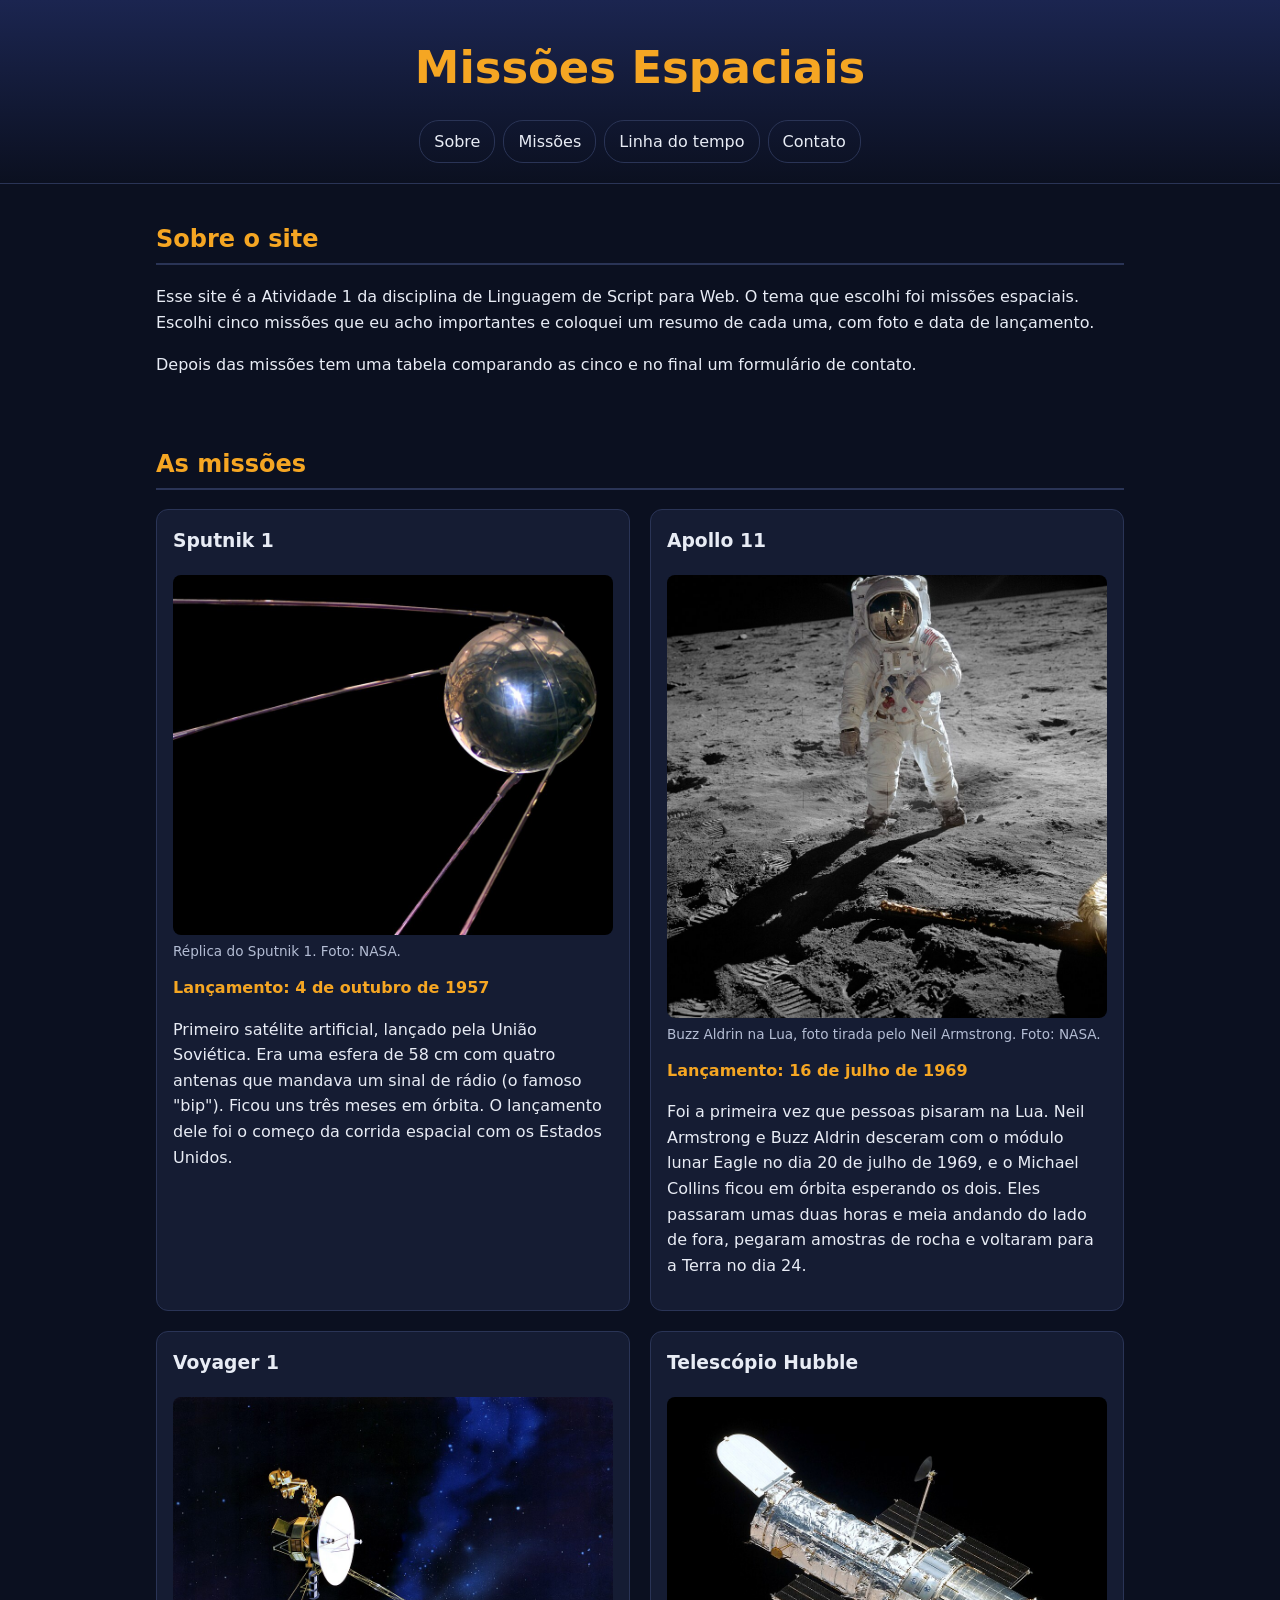
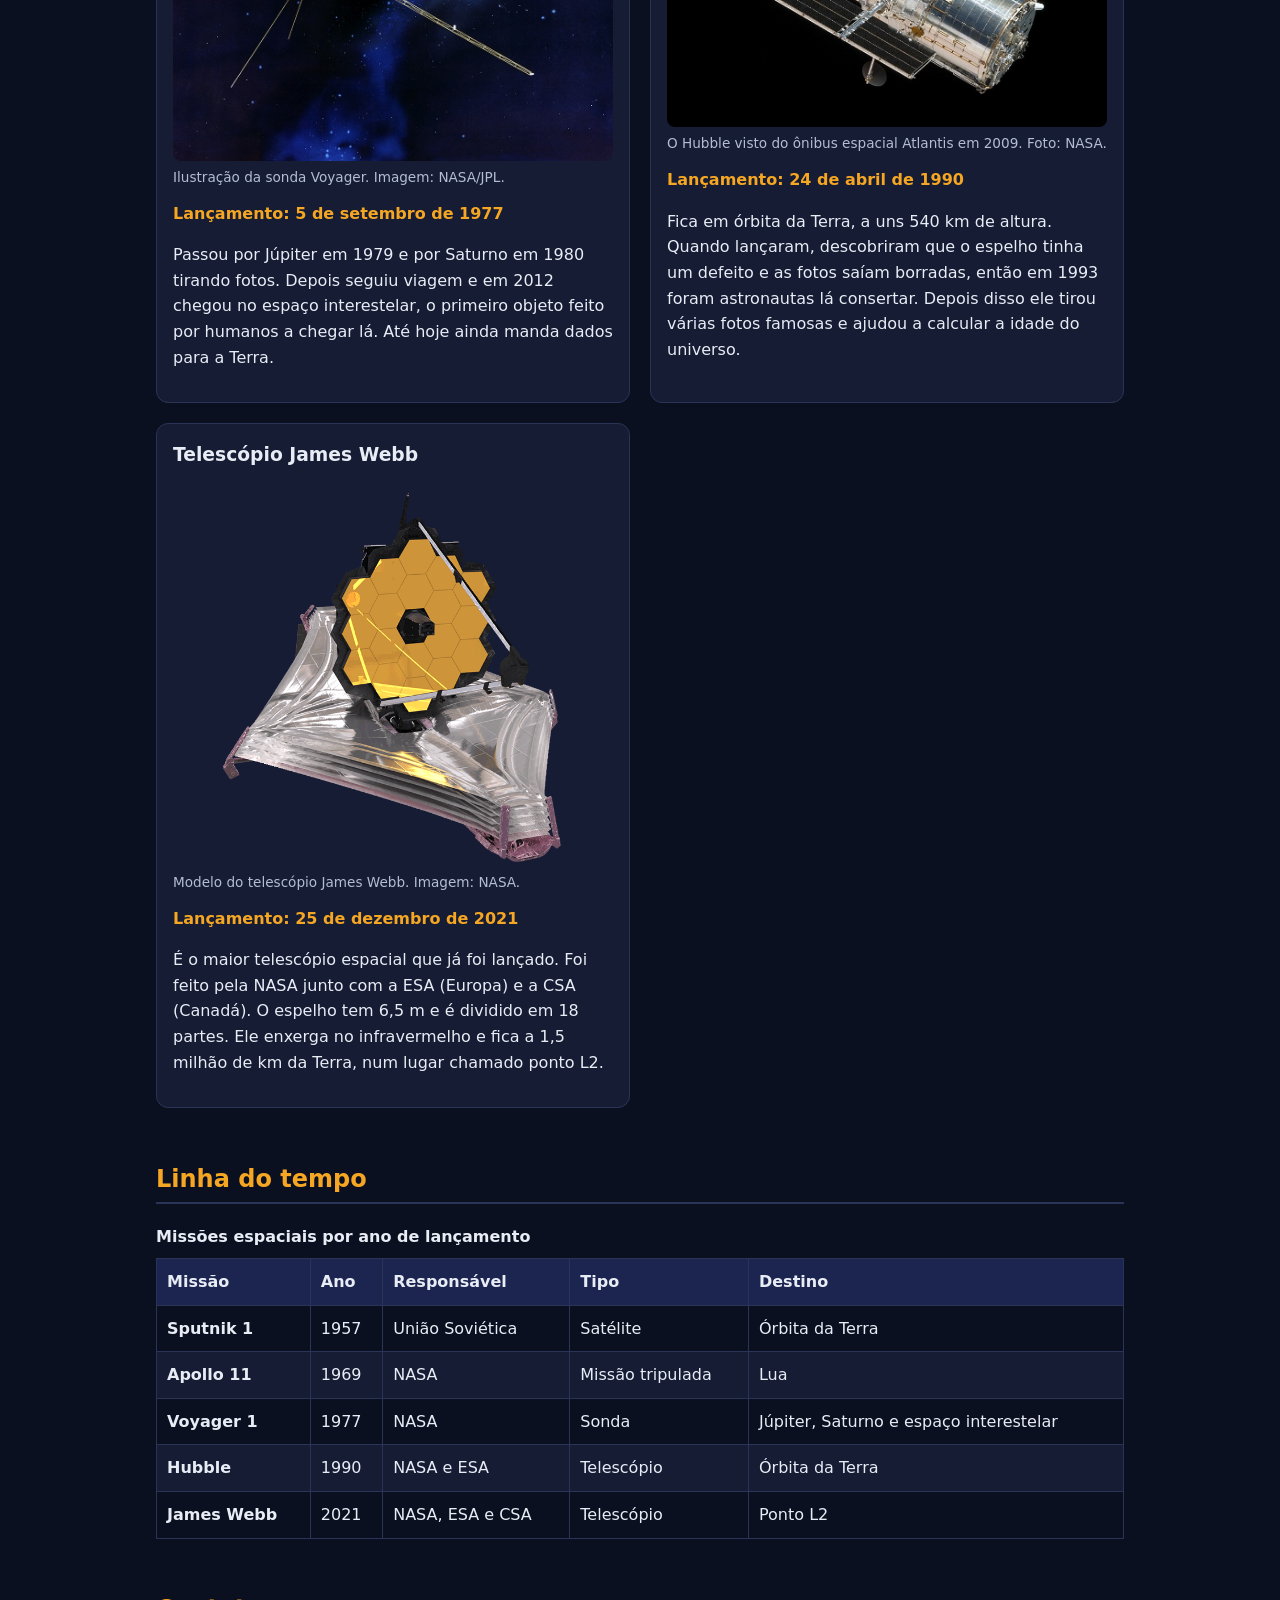
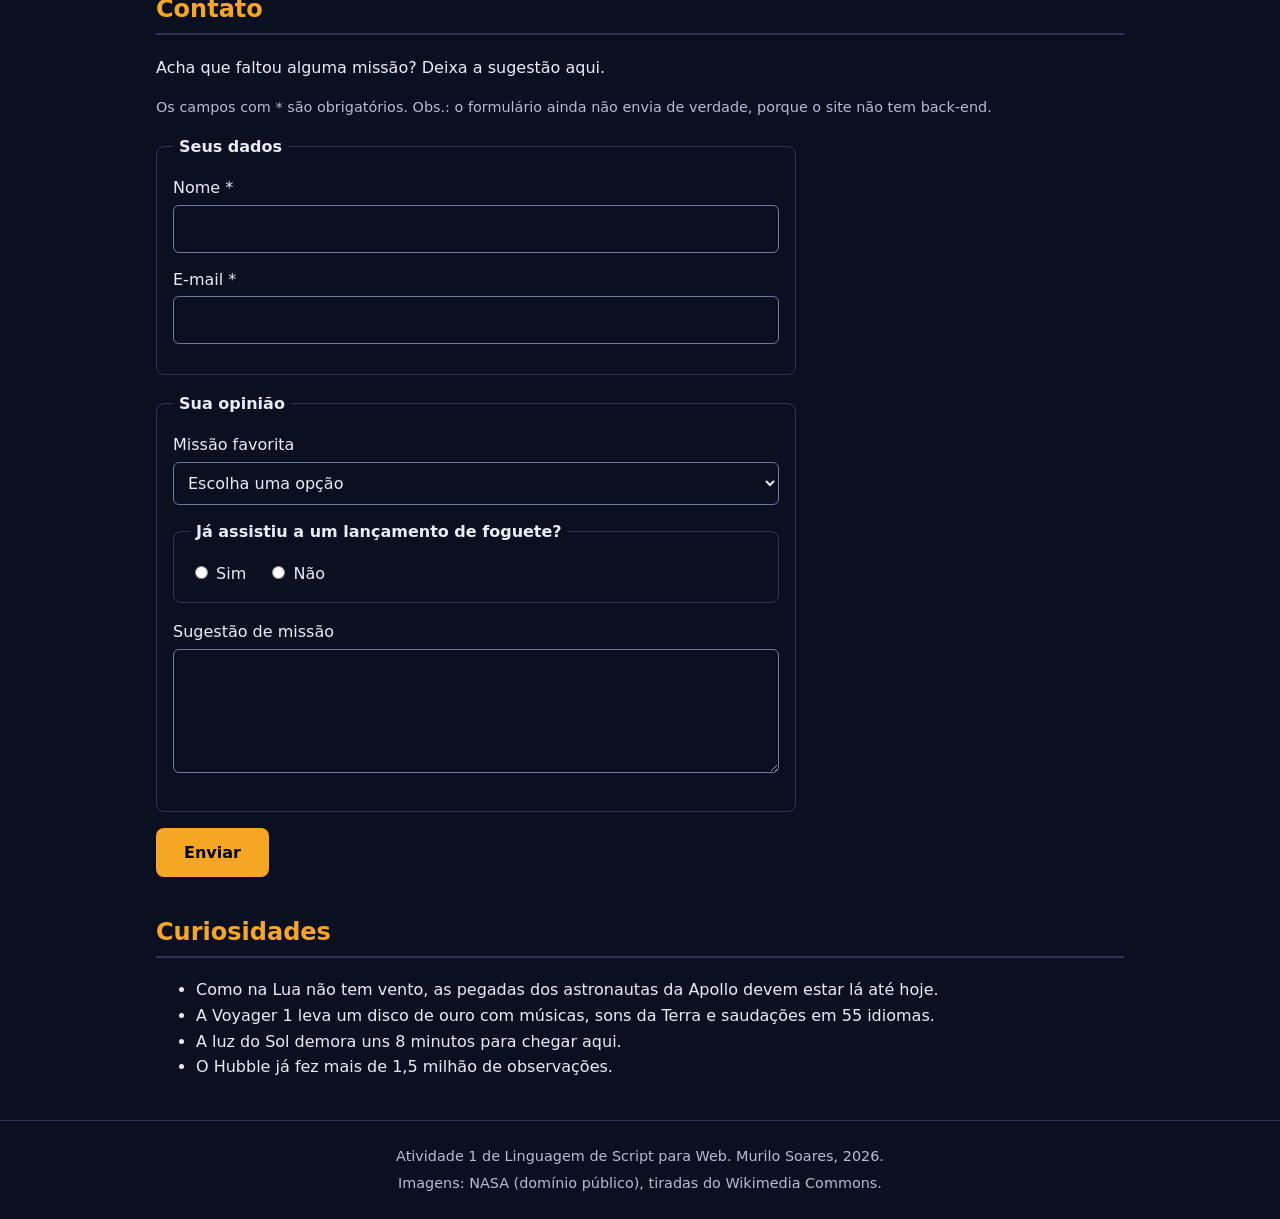
==== commit 7c8b895d: "Tirei o período do rodapé e do README" ====
--- a/index.html
+++ b/index.html
@@ -237,7 +237,7 @@
   </aside>
 
   <footer class="rodape">
-    <p>Atividade 1 de Linguagem de Script para Web, ADS 3º período. Murilo Soares, 2026.</p>
+    <p>Atividade 1 de Linguagem de Script para Web. Murilo Soares, 2026.</p>
     <p>Imagens: NASA (domínio público), tiradas do Wikimedia Commons.</p>
   </footer>
 </body>
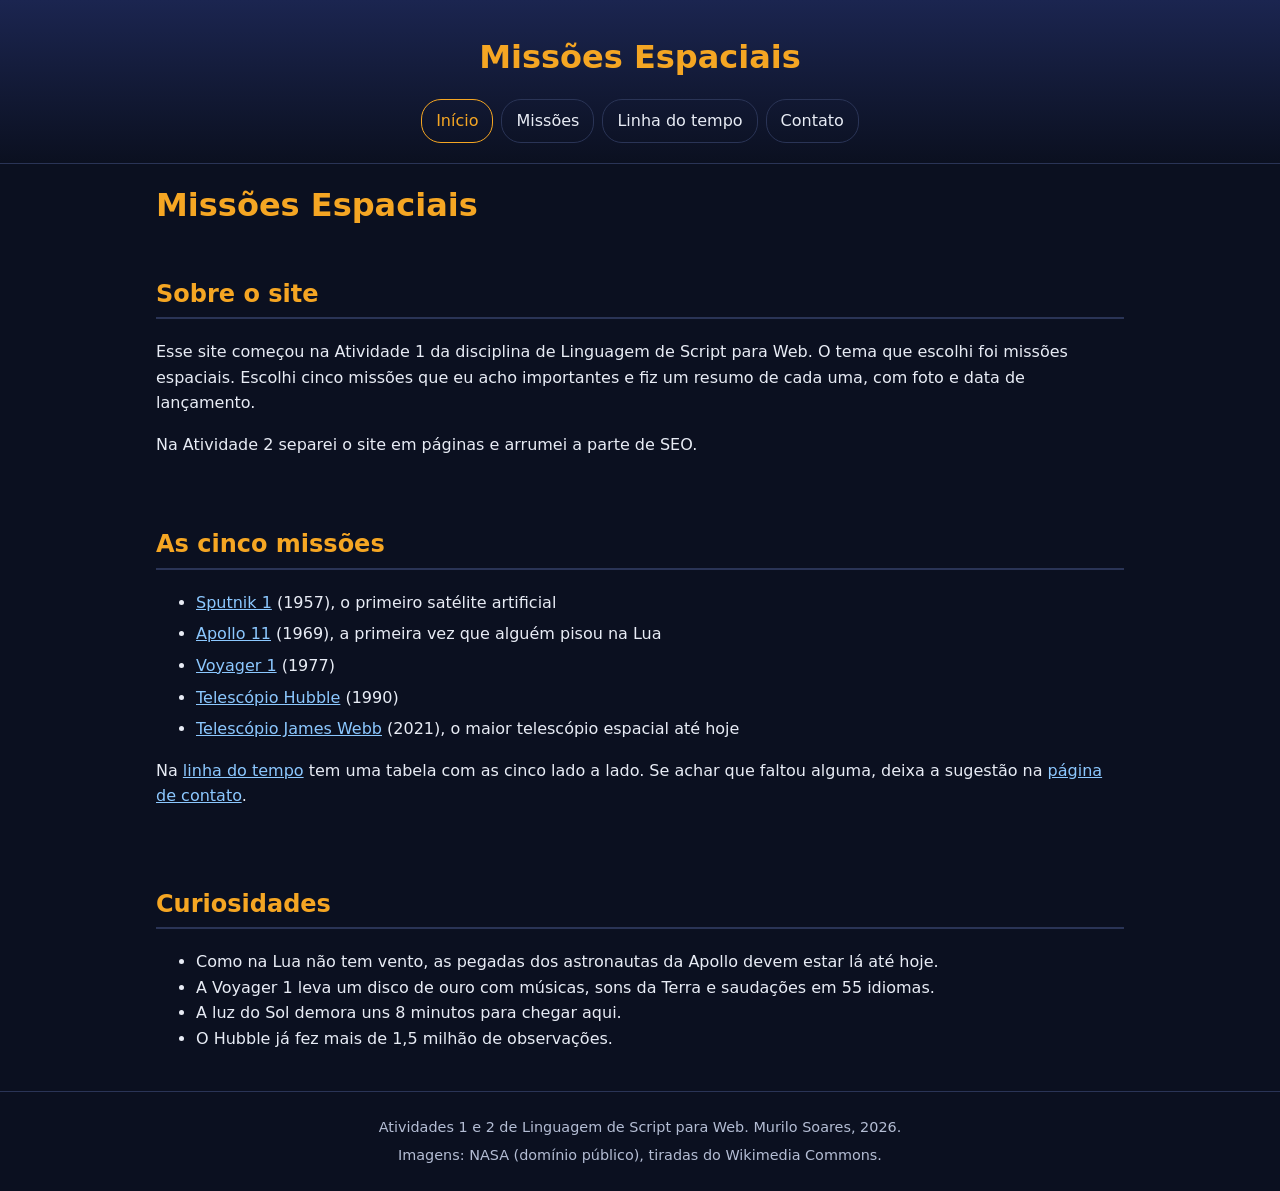
==== commit 63895130: "Separei o site em quatro páginas e coloquei title, description, canonical, Open Graph e JSON-LD em c" ====
--- a/index.html
+++ b/index.html
@@ -3,225 +3,82 @@
 <head>
   <meta charset="UTF-8">
   <meta name="viewport" content="width=device-width, initial-scale=1.0">
-  <title>Missões Espaciais</title>
+  <title>Missões Espaciais: do Sputnik 1 ao telescópio James Webb</title>
+  <meta name="description" content="Resumo de cinco missões espaciais que marcaram a história: Sputnik 1, Apollo 11, Voyager 1, Hubble e James Webb, com fotos, datas e uma linha do tempo.">
+  <link rel="canonical" href="https://soaresm-dev.github.io/missoes-espaciais/">
+
+  <!-- Open Graph: é o que aparece quando alguém compartilha o link -->
+  <meta property="og:type" content="website">
+  <meta property="og:site_name" content="Missões Espaciais">
+  <meta property="og:locale" content="pt_BR">
+  <meta property="og:title" content="Missões Espaciais: do Sputnik 1 ao telescópio James Webb">
+  <meta property="og:description" content="Resumo de cinco missões espaciais que marcaram a história, com fotos, datas e uma linha do tempo.">
+  <meta property="og:url" content="https://soaresm-dev.github.io/missoes-espaciais/">
+  <meta property="og:image" content="https://soaresm-dev.github.io/missoes-espaciais/og-imagem.jpg">
+  <meta property="og:image:width" content="1200">
+  <meta property="og:image:height" content="630">
+  <meta property="og:image:alt" content="O telescópio Hubble em órbita da Terra">
+
+  <link rel="icon" href="favicon.svg" type="image/svg+xml">
+  <link rel="icon" href="favicon-32.png" type="image/png" sizes="32x32">
+  <link rel="apple-touch-icon" href="apple-touch-icon.png">
   <link rel="stylesheet" href="style.css">
+
+  <script type="application/ld+json">
+  {
+    "@context": "https://schema.org",
+    "@type": "WebSite",
+    "name": "Missões Espaciais",
+    "url": "https://soaresm-dev.github.io/missoes-espaciais/",
+    "description": "Resumo de cinco missões espaciais que marcaram a história, com fotos, datas e uma linha do tempo.",
+    "inLanguage": "pt-BR",
+    "author": {
+      "@type": "Person",
+      "name": "Murilo Soares",
+      "url": "https://github.com/SoaresM-dev"
+    }
+  }
+  </script>
 </head>
 <body>
   <header class="topo">
-    <h1>Missões Espaciais</h1>
+    <a class="logo" href="./">Missões Espaciais</a>
     <nav aria-label="Menu principal">
       <ul>
-        <li><a href="#sobre">Sobre</a></li>
-        <li><a href="#missoes">Missões</a></li>
-        <li><a href="#linha-do-tempo">Linha do tempo</a></li>
-        <li><a href="#contato">Contato</a></li>
+        <li><a href="./" aria-current="page">Início</a></li>
+        <li><a href="missoes.html">Missões</a></li>
+        <li><a href="linha-do-tempo.html">Linha do tempo</a></li>
+        <li><a href="contato.html">Contato</a></li>
       </ul>
     </nav>
   </header>
 
   <main>
-    <!-- ===== Sobre ===== -->
-    <section id="sobre" aria-labelledby="titulo-sobre">
+    <h1>Missões Espaciais</h1>
+
+    <section aria-labelledby="titulo-sobre">
       <h2 id="titulo-sobre">Sobre o site</h2>
       <p>
-        Esse site é a Atividade 1 da disciplina de Linguagem de Script para Web. O tema que
-        escolhi foi missões espaciais. Escolhi cinco missões que eu acho importantes e coloquei
-        um resumo de cada uma, com foto e data de lançamento.
+        Esse site começou na Atividade 1 da disciplina de Linguagem de Script para Web. O tema que
+        escolhi foi missões espaciais. Escolhi cinco missões que eu acho importantes e fiz um resumo
+        de cada uma, com foto e data de lançamento.
       </p>
-      <p>Depois das missões tem uma tabela comparando as cinco e no final um formulário de contato.</p>
+      <p>Na Atividade 2 separei o site em páginas e arrumei a parte de SEO.</p>
     </section>
 
-    <!-- ===== Missões ===== -->
-    <section id="missoes" aria-labelledby="titulo-missoes">
-      <h2 id="titulo-missoes">As missões</h2>
-
-      <div class="lista-missoes">
-        <article class="missao">
-          <h3>Sputnik 1</h3>
-          <figure>
-            <img src="img/sputnik.jpg" alt="Réplica do Sputnik 1, uma esfera de metal com quatro antenas compridas" width="960" height="786">
-            <figcaption>Réplica do Sputnik 1. Foto: NASA.</figcaption>
-          </figure>
-          <p class="data">Lançamento: 4 de outubro de 1957</p>
-          <p>
-            Primeiro satélite artificial, lançado pela União Soviética. Era uma esfera de 58 cm
-            com quatro antenas que mandava um sinal de rádio (o famoso "bip"). Ficou uns três
-            meses em órbita. O lançamento dele foi o começo da corrida espacial com os Estados Unidos.
-          </p>
-        </article>
-
-        <article class="missao">
-          <h3>Apollo 11</h3>
-          <figure>
-            <img src="img/apollo11.jpg" alt="O astronauta Buzz Aldrin de traje espacial em pé na superfície da Lua" width="960" height="966">
-            <figcaption>Buzz Aldrin na Lua, foto tirada pelo Neil Armstrong. Foto: NASA.</figcaption>
-          </figure>
-          <p class="data">Lançamento: 16 de julho de 1969</p>
-          <p>
-            Foi a primeira vez que pessoas pisaram na Lua. Neil Armstrong e Buzz Aldrin desceram
-            com o módulo lunar Eagle no dia 20 de julho de 1969, e o Michael Collins ficou em órbita
-            esperando os dois. Eles passaram umas duas horas e meia andando do lado de fora, pegaram
-            amostras de rocha e voltaram para a Terra no dia 24.
-          </p>
-        </article>
-
-        <article class="missao">
-          <h3>Voyager 1</h3>
-          <figure>
-            <img src="img/voyager.jpg" alt="Desenho da sonda Voyager no espaço, com uma antena parabólica grande e branca" width="960" height="794">
-            <figcaption>Ilustração da sonda Voyager. Imagem: NASA/JPL.</figcaption>
-          </figure>
-          <p class="data">Lançamento: 5 de setembro de 1977</p>
-          <p>
-            Passou por Júpiter em 1979 e por Saturno em 1980 tirando fotos. Depois seguiu viagem
-            e em 2012 chegou no espaço interestelar, o primeiro objeto feito por humanos a chegar
-            lá. Até hoje ainda manda dados para a Terra.
-          </p>
-        </article>
-
-        <article class="missao">
-          <h3>Telescópio Hubble</h3>
-          <figure>
-            <img src="img/hubble.jpg" alt="O telescópio Hubble em órbita, prateado e com dois painéis solares abertos" width="960" height="721">
-            <figcaption>O Hubble visto do ônibus espacial Atlantis em 2009. Foto: NASA.</figcaption>
-          </figure>
-          <p class="data">Lançamento: 24 de abril de 1990</p>
-          <p>
-            Fica em órbita da Terra, a uns 540 km de altura. Quando lançaram, descobriram que o
-            espelho tinha um defeito e as fotos saíam borradas, então em 1993 foram astronautas
-            lá consertar. Depois disso ele tirou várias fotos famosas e ajudou a calcular a idade
-            do universo.
-          </p>
-        </article>
-
-        <article class="missao">
-          <h3>Telescópio James Webb</h3>
-          <figure>
-            <img src="img/jwst.png" alt="Modelo do telescópio James Webb, com o espelho dourado feito de hexágonos em cima de um escudo prateado" width="775" height="664">
-            <figcaption>Modelo do telescópio James Webb. Imagem: NASA.</figcaption>
-          </figure>
-          <p class="data">Lançamento: 25 de dezembro de 2021</p>
-          <p>
-            É o maior telescópio espacial que já foi lançado. Foi feito pela NASA junto com a ESA
-            (Europa) e a CSA (Canadá). O espelho tem 6,5 m e é dividido em 18 partes. Ele enxerga
-            no infravermelho e fica a 1,5 milhão de km da Terra, num lugar chamado ponto L2.
-          </p>
-        </article>
-      </div>
-    </section>
-
-    <!-- ===== Linha do tempo ===== -->
-    <section id="linha-do-tempo" aria-labelledby="titulo-linha">
-      <h2 id="titulo-linha">Linha do tempo</h2>
-
-      <div class="tabela-rolagem">
-        <table>
-          <caption>Missões espaciais por ano de lançamento</caption>
-          <thead>
-            <tr>
-              <th scope="col">Missão</th>
-              <th scope="col">Ano</th>
-              <th scope="col">Responsável</th>
-              <th scope="col">Tipo</th>
-              <th scope="col">Destino</th>
-            </tr>
-          </thead>
-          <tbody>
-            <tr>
-              <th scope="row">Sputnik 1</th>
-              <td>1957</td>
-              <td>União Soviética</td>
-              <td>Satélite</td>
-              <td>Órbita da Terra</td>
-            </tr>
-            <tr>
-              <th scope="row">Apollo 11</th>
-              <td>1969</td>
-              <td>NASA</td>
-              <td>Missão tripulada</td>
-              <td>Lua</td>
-            </tr>
-            <tr>
-              <th scope="row">Voyager 1</th>
-              <td>1977</td>
-              <td>NASA</td>
-              <td>Sonda</td>
-              <td>Júpiter, Saturno e espaço interestelar</td>
-            </tr>
-            <tr>
-              <th scope="row">Hubble</th>
-              <td>1990</td>
-              <td>NASA e ESA</td>
-              <td>Telescópio</td>
-              <td>Órbita da Terra</td>
-            </tr>
-            <tr>
-              <th scope="row">James Webb</th>
-              <td>2021</td>
-              <td>NASA, ESA e CSA</td>
-              <td>Telescópio</td>
-              <td>Ponto L2</td>
-            </tr>
-          </tbody>
-        </table>
-      </div>
-    </section>
-
-    <!-- ===== Contato ===== -->
-    <section id="contato" aria-labelledby="titulo-contato">
-      <h2 id="titulo-contato">Contato</h2>
-      <p>Acha que faltou alguma missão? Deixa a sugestão aqui.</p>
-      <p class="aviso">
-        Os campos com * são obrigatórios. Obs.: o formulário ainda não envia de verdade, porque o
-        site não tem back-end.
+    <section aria-labelledby="titulo-lista">
+      <h2 id="titulo-lista">As cinco missões</h2>
+      <ul class="lista-links">
+        <li><a href="missoes.html#sputnik-1">Sputnik 1</a> (1957), o primeiro satélite artificial</li>
+        <li><a href="missoes.html#apollo-11">Apollo 11</a> (1969), a primeira vez que alguém pisou na Lua</li>
+        <li><a href="missoes.html#voyager-1">Voyager 1</a> (1977)</li>
+        <li><a href="missoes.html#hubble">Telescópio Hubble</a> (1990)</li>
+        <li><a href="missoes.html#james-webb">Telescópio James Webb</a> (2021), o maior telescópio espacial até hoje</li>
+      </ul>
+      <p>
+        Na <a href="linha-do-tempo.html">linha do tempo</a> tem uma tabela com as cinco lado a lado.
+        Se achar que faltou alguma, deixa a sugestão na <a href="contato.html">página de contato</a>.
       </p>
-
-      <form class="formulario">
-        <fieldset>
-          <legend>Seus dados</legend>
-
-          <div class="campo">
-            <label for="nome">Nome *</label>
-            <input type="text" id="nome" name="nome" required>
-          </div>
-
-          <div class="campo">
-            <label for="email">E-mail *</label>
-            <input type="email" id="email" name="email" required>
-          </div>
-        </fieldset>
-
-        <fieldset>
-          <legend>Sua opinião</legend>
-
-          <div class="campo">
-            <label for="favorita">Missão favorita</label>
-            <select id="favorita" name="favorita">
-              <option value="">Escolha uma opção</option>
-              <option value="sputnik">Sputnik 1</option>
-              <option value="apollo11">Apollo 11</option>
-              <option value="voyager">Voyager 1</option>
-              <option value="hubble">Hubble</option>
-              <option value="webb">James Webb</option>
-            </select>
-          </div>
-
-          <fieldset class="grupo-radio">
-            <legend>Já assistiu a um lançamento de foguete?</legend>
-            <input type="radio" id="assistiu-sim" name="assistiu" value="sim">
-            <label for="assistiu-sim">Sim</label>
-            <input type="radio" id="assistiu-nao" name="assistiu" value="nao">
-            <label for="assistiu-nao">Não</label>
-          </fieldset>
-
-          <div class="campo">
-            <label for="sugestao">Sugestão de missão</label>
-            <textarea id="sugestao" name="sugestao" rows="4"></textarea>
-          </div>
-        </fieldset>
-
-        <button type="submit">Enviar</button>
-      </form>
     </section>
   </main>
 
@@ -237,7 +94,7 @@
   </aside>
 
   <footer class="rodape">
-    <p>Atividade 1 de Linguagem de Script para Web. Murilo Soares, 2026.</p>
+    <p>Atividades 1 e 2 de Linguagem de Script para Web. Murilo Soares, 2026.</p>
     <p>Imagens: NASA (domínio público), tiradas do Wikimedia Commons.</p>
   </footer>
 </body>
--- a/style.css
+++ b/style.css
@@ -49,9 +49,13 @@
   border-bottom: 1px solid var(--borda);
 }
 
-.topo h1 {
-  margin: 0 0 16px;
-  font-size: 2rem;
+/* nome do site no topo, que é link para o início */
+.logo {
+  display: inline-block;
+  margin-bottom: 16px;
+  font-size: 1.6rem;
+  font-weight: bold;
+  text-decoration: none;
   color: var(--destaque);
 }
 
@@ -79,6 +83,12 @@
   border-color: var(--destaque);
 }
 
+/* marca no menu a página que está aberta */
+.topo nav a[aria-current="page"] {
+  border-color: var(--destaque);
+  color: var(--destaque);
+}
+
 /* ===== Conteúdo ===== */
 main,
 .curiosidades {
@@ -91,6 +101,21 @@
   padding: 16px 0;
 }
 
+main h1 {
+  color: var(--destaque);
+  margin: 16px 0 8px;
+}
+
+.trilha {
+  margin-top: 16px;
+  font-size: 0.9rem;
+  color: var(--texto-fraco);
+}
+
+.lista-links li {
+  margin-bottom: 6px;
+}
+
 h2 {
   color: var(--destaque);
   border-bottom: 2px solid var(--borda);
@@ -110,8 +135,10 @@
   padding: 16px;
 }
 
-.missao h3 {
+.missao h2 {
   margin-top: 0;
+  color: var(--texto);
+  border-bottom: none;
 }
 
 .missao figure {
@@ -231,6 +258,10 @@
   padding-bottom: 24px;
 }
 
+main {
+  padding-bottom: 24px;
+}
+
 .rodape {
   text-align: center;
   padding: 20px 16px;
@@ -245,8 +276,8 @@
 
 /* ===== Tablet e computador ===== */
 @media (min-width: 768px) {
-  .topo h1 {
-    font-size: 2.8rem;
+  .logo {
+    font-size: 2rem;
   }
 
   /* duas missões por linha */
